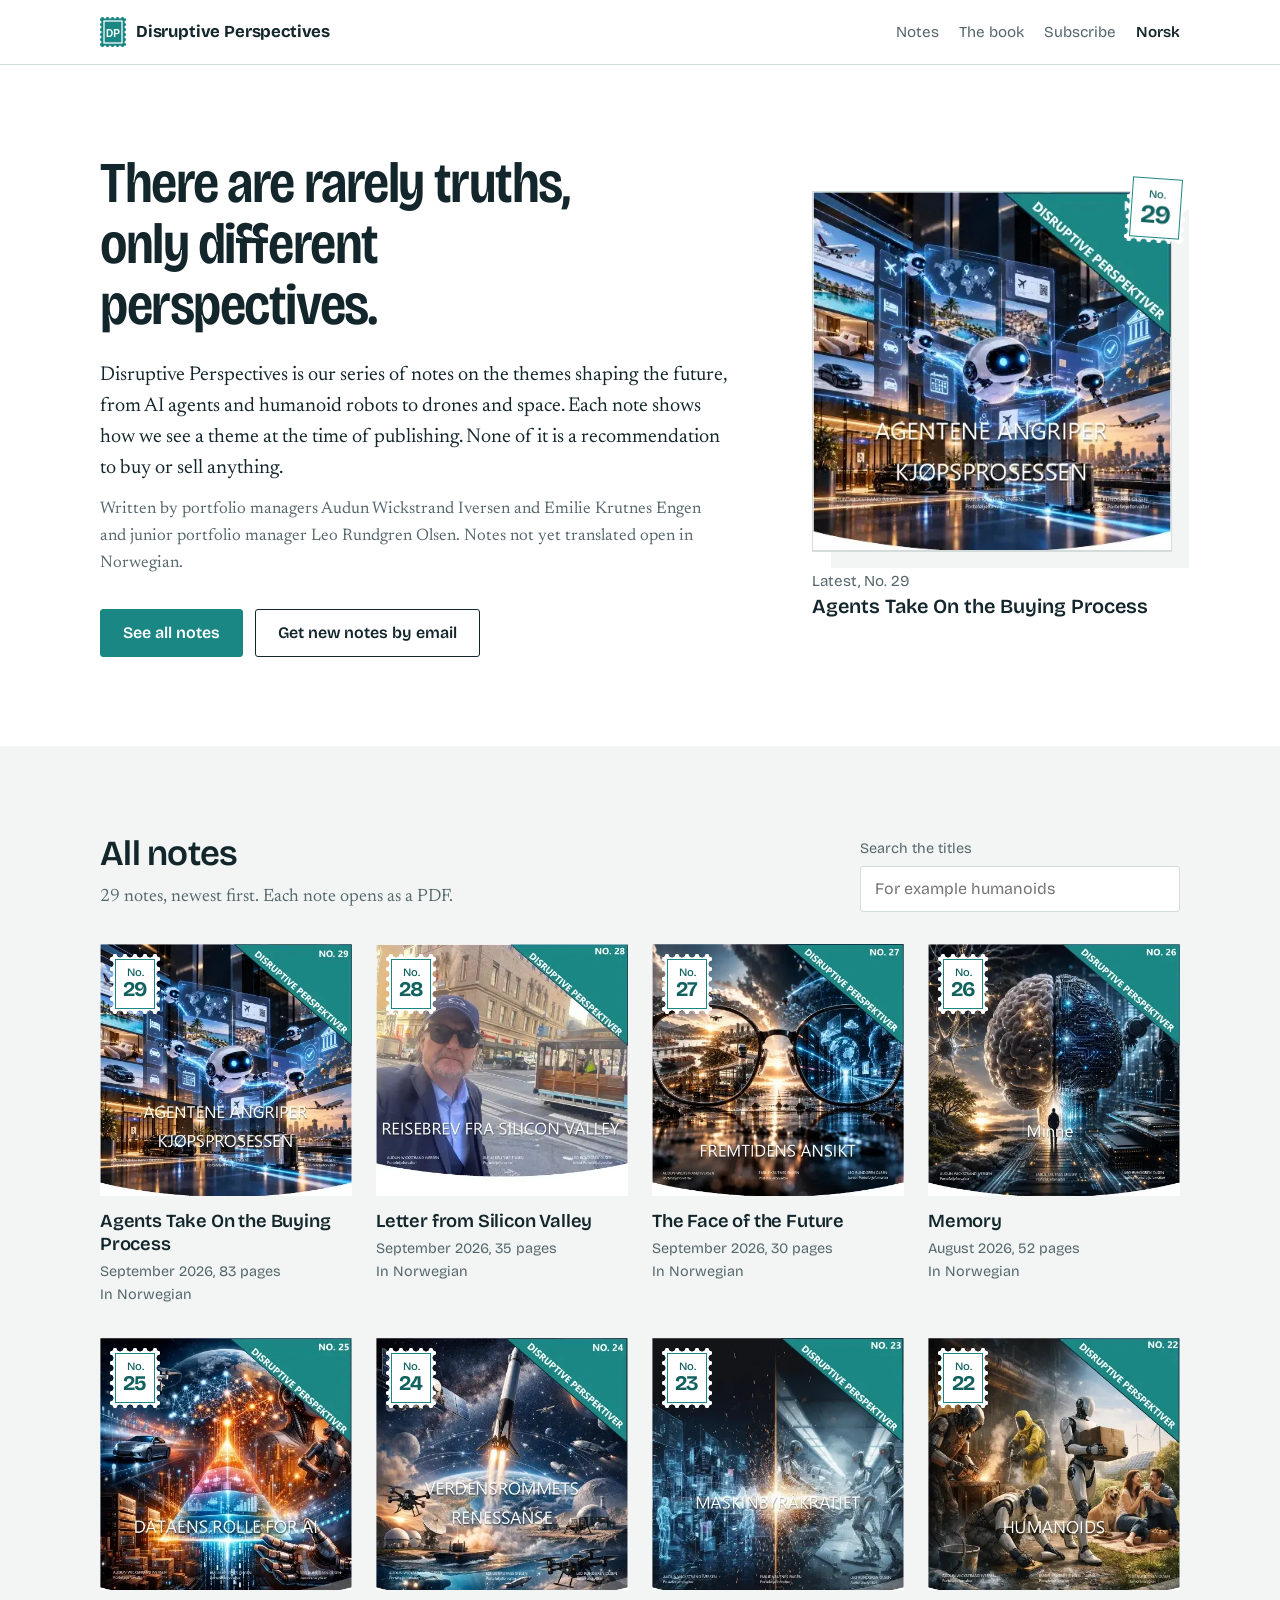
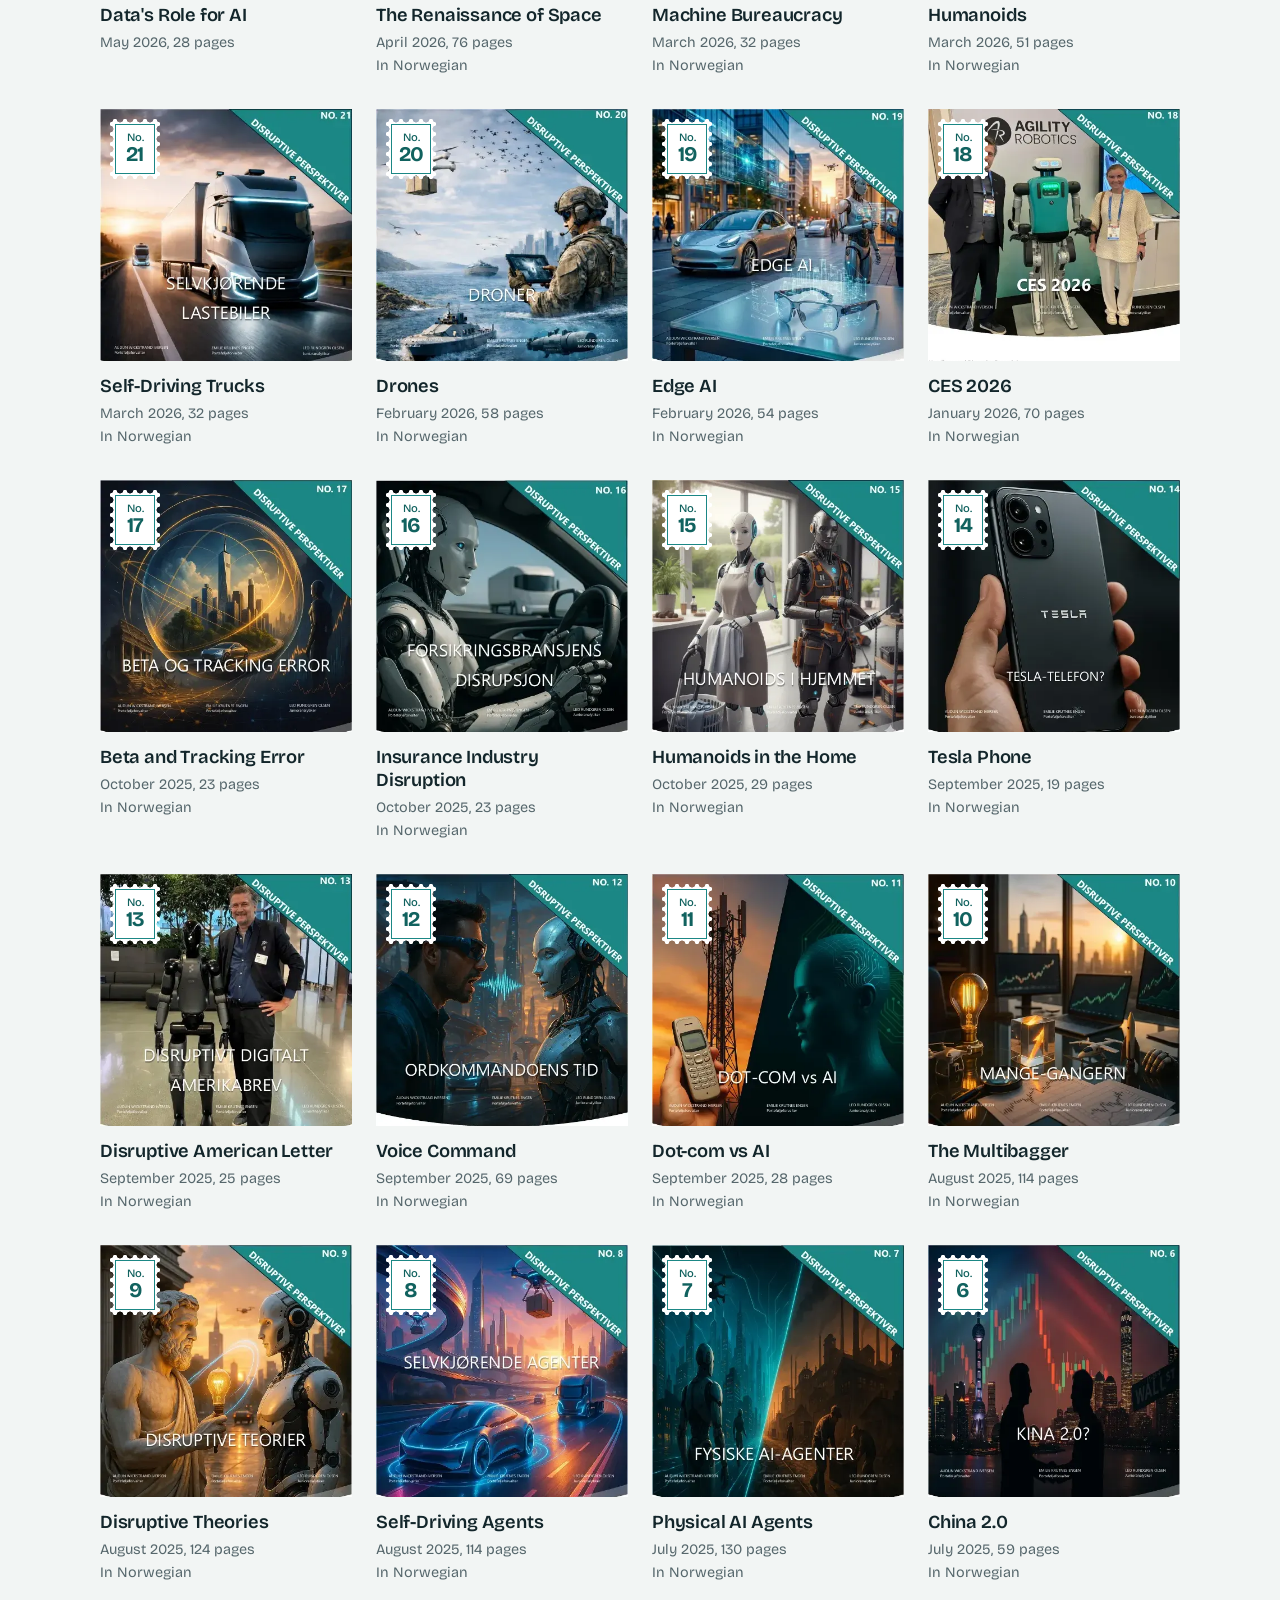
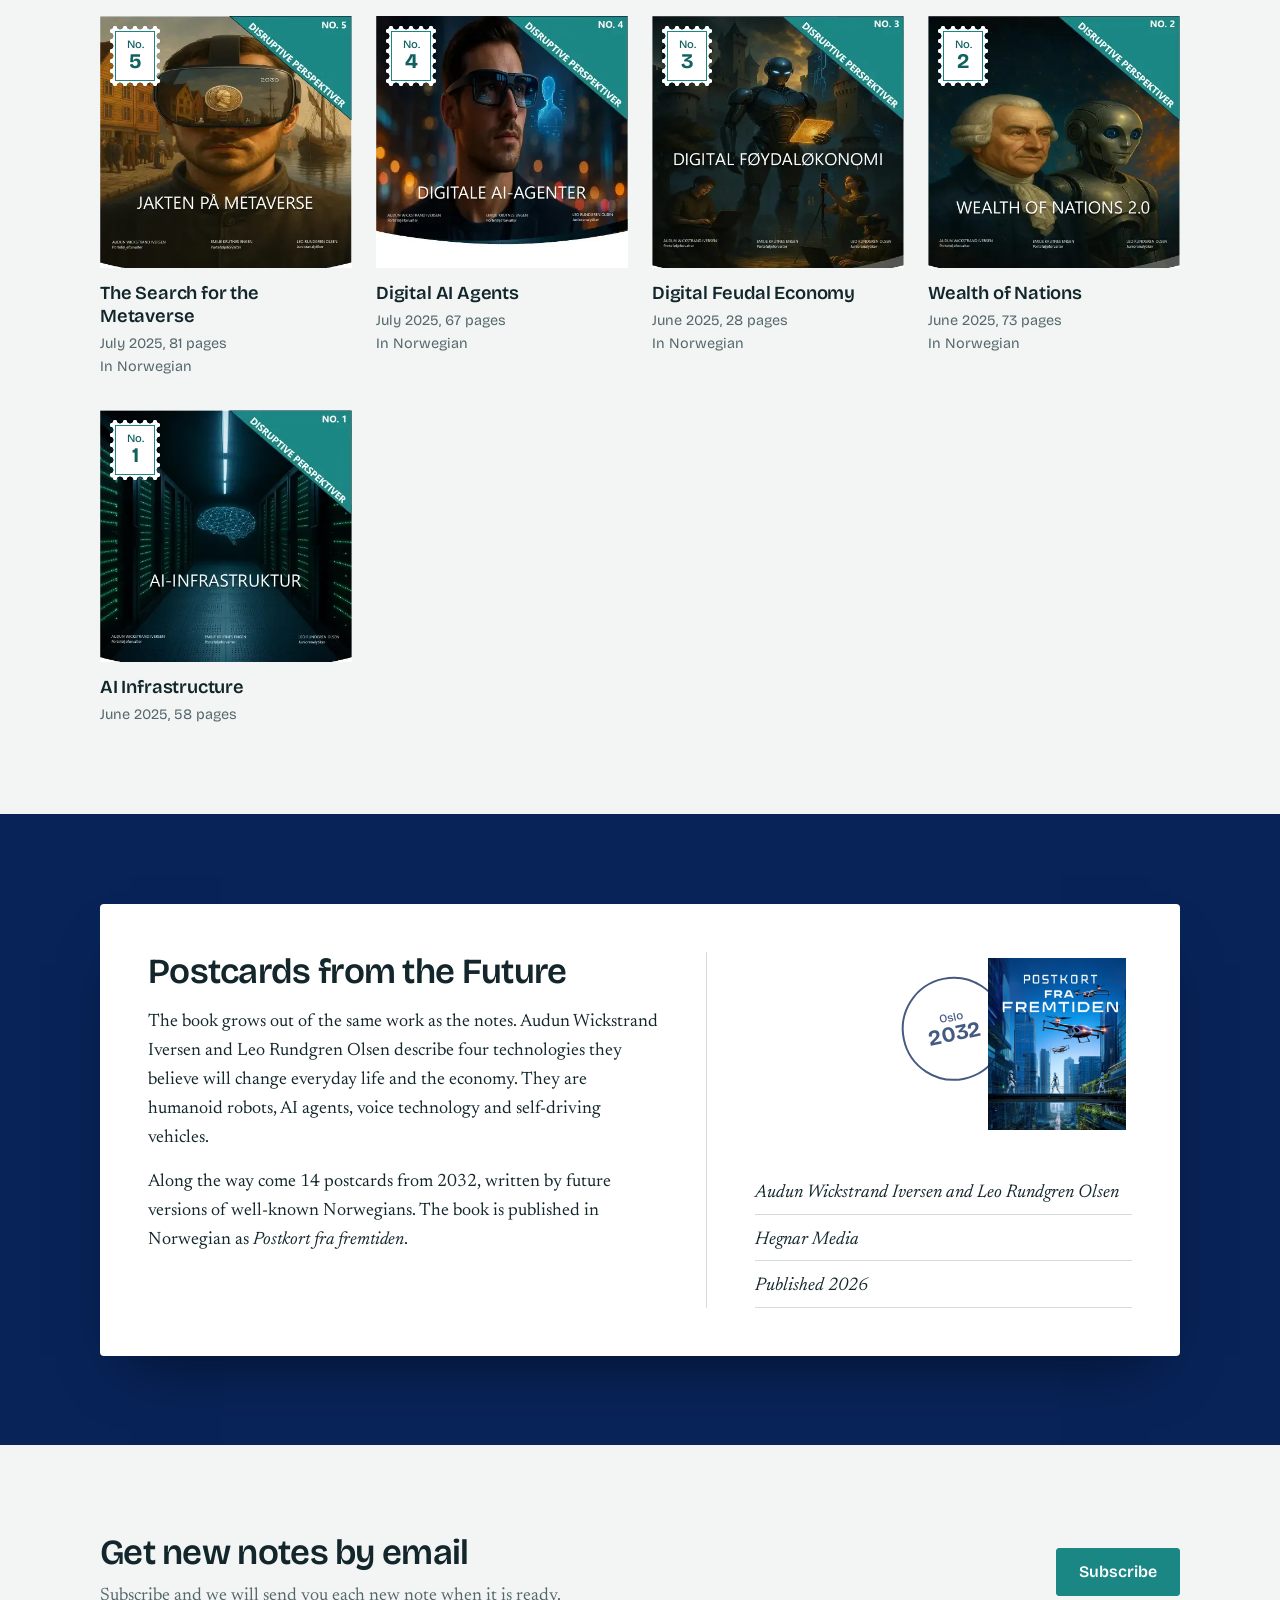
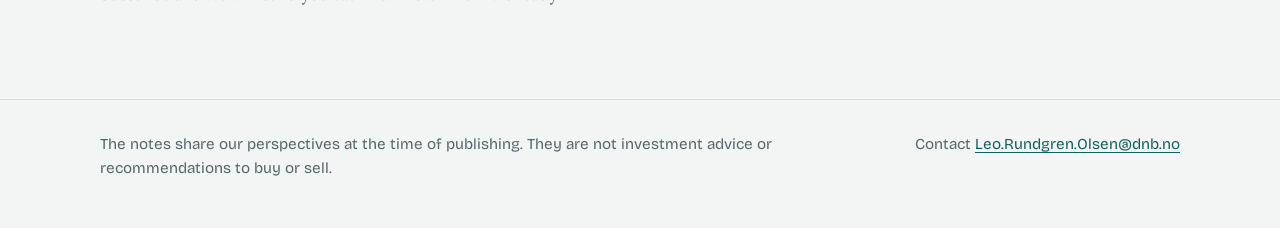
==== en/index.html @ b3c6c500 "Ny nettside for Disruptive Perspektiver Co-Authored-By: Claude Opus 5.5 <noreply@anthropic.com> Clau" ====
<!doctype html>
<html lang="en">
<head>
  <meta charset="utf-8">
  <meta name="viewport" content="width=device-width, initial-scale=1">
  <title>Disruptive Perspectives | Postcards from the Future</title>
  <meta name="description" content="Disruptive Perspectives is a series of notes by Audun Wickstrand Iversen, Emilie Krutnes Engen and Leo Rundgren Olsen on the themes shaping the future.">
  <link rel="canonical" href="https://postkortfrafremtiden.no/en/">
  <link rel="alternate" hreflang="no" href="https://postkortfrafremtiden.no/">
  <link rel="alternate" hreflang="en" href="https://postkortfrafremtiden.no/en/">
  <meta property="og:title" content="Disruptive Perspectives">
  <meta property="og:description" content="Notes on the themes shaping the future, and the book Postcards from the Future.">
  <meta property="og:image" content="https://postkortfrafremtiden.no/assets/postkort-fra-fremtiden.jpg">
  <meta property="og:locale" content="en_GB">
  <link rel="icon" href="../assets/favicon.svg" type="image/svg+xml">
  <link rel="preconnect" href="https://fonts.googleapis.com">
  <link rel="preconnect" href="https://fonts.gstatic.com" crossorigin>
  <link href="https://fonts.googleapis.com/css2?family=Bricolage+Grotesque:opsz,wdth,wght@12..96,75..100,400..700&family=Newsreader:ital,opsz,wght@0,6..72,400..600;1,6..72,400&display=swap" rel="stylesheet">
  <link rel="stylesheet" href="../assets/site.css">
</head>
<body data-rot="../">
  <a class="hopp" href="#arkiv">Skip to the notes</a>

  <header class="topp">
    <div class="wrap">
      <a class="merke" href="./"><img src="../assets/favicon.svg" alt="">Disruptive Perspectives</a>
      <nav aria-label="Main menu">
        <a href="#arkiv">Notes</a>
        <a href="#boken">The book</a>
        <a href="#pamelding">Subscribe</a>
        <a class="sprak" href="../" lang="no" hreflang="no">Norsk</a>
      </nav>
    </div>
  </header>

  <main>
    <section class="aapning">
      <div class="wrap">
        <div>
          <h1>There are rarely truths, only different perspectives.</h1>
          <p class="ingress">Disruptive Perspectives is our series of notes on the themes shaping the future, from AI agents and humanoid robots to drones and space. Each note shows how we see a theme at the time of publishing. None of it is a recommendation to buy or sell anything.</p>
          <p class="forfattere">Written by portfolio managers Audun Wickstrand Iversen and Emilie Krutnes Engen and junior portfolio manager Leo Rundgren Olsen. Notes not yet translated open in Norwegian.</p>
          <div class="knapper">
            <a class="knapp" href="#arkiv">See all notes</a>
            <a class="knapp sekundar" href="#pamelding" data-pamelding>Get new notes by email</a>
          </div>
        </div>
        <a class="siste" id="siste" href="#arkiv"></a>
      </div>
    </section>

    <section class="arkiv" id="arkiv" aria-labelledby="arkiv-tittel">
      <div class="wrap">
        <div class="arkiv-hode">
          <div>
            <h2 id="arkiv-tittel">All notes</h2>
            <p><span id="antall"></span> notes, newest first. Each note opens as a PDF.</p>
          </div>
          <div class="sok">
            <label for="sok">Search the titles</label>
            <input id="sok" type="search" placeholder="For example humanoids" autocomplete="off">
          </div>
        </div>
        <ol class="notater" id="notater" reversed></ol>
        <p class="tomt" id="tomt" hidden>No note titles match. Try a shorter word.</p>
        <noscript><p>Turn on JavaScript to see the list of notes.</p></noscript>
      </div>
    </section>

    <section class="boken" id="boken" aria-labelledby="bok-tittel">
      <div class="wrap">
        <article class="postkort">
          <div class="melding">
            <h2 id="bok-tittel">Postcards from the Future</h2>
            <p>The book grows out of the same work as the notes. Audun Wickstrand Iversen and Leo Rundgren Olsen describe four technologies they believe will change everyday life and the economy. They are humanoid robots, AI agents, voice technology and self-driving vehicles.</p>
            <p>Along the way come 14 postcards from 2032, written by future versions of well-known Norwegians. The book is published in Norwegian as <i>Postkort fra fremtiden</i>.</p>
            <div class="knapper">
              <a class="knapp" href="#" data-bok-kjop>Buy the book</a>
            </div>
          </div>
          <div class="skille" aria-hidden="true"></div>
          <div class="adresse">
            <div class="hjorne">
              <div class="stempel" aria-hidden="true"><small>Oslo</small><b>2032</b></div>
              <div class="omslag-merke"><img src="../assets/postkort-fra-fremtiden.jpg" alt="Cover of Postkort fra fremtiden" width="832" height="1040" loading="lazy"></div>
            </div>
            <ul class="linjer">
              <li>Audun Wickstrand Iversen and Leo Rundgren Olsen</li>
              <li>Hegnar Media</li>
              <li>Published 2026</li>
            </ul>
          </div>
        </article>
      </div>
    </section>

    <section class="pamelding" id="pamelding" aria-labelledby="pamelding-tittel">
      <div class="wrap">
        <div>
          <h2 id="pamelding-tittel">Get new notes by email</h2>
          <p>Subscribe and we will send you each new note when it is ready.</p>
        </div>
        <a class="knapp" href="#" data-pamelding>Subscribe</a>
      </div>
    </section>
  </main>

  <footer class="bunn">
    <div class="wrap">
      <p>The notes share our perspectives at the time of publishing. They are not investment advice or recommendations to buy or sell.</p>
      <p>Contact <a href="#" data-epost></a></p>
    </div>
  </footer>

  <script src="../data/innstillinger.js"></script>
  <script src="../data/notater.js"></script>
  <script src="../assets/site.js"></script>
</body>
</html>
---- assets/site.css ----
/* Disruptive Perspektiver
   Farger hentet fra notatforsidene (petrol) og bokomslaget (natteblå). */

:root {
  --papir: #ffffff;
  --flate: #f2f5f4;
  --blekk: #13262b;
  --demp: #56676c;
  --linje: #d3dcda;
  --petrol: #1b8785;      /* fra forsidebåndet, til flater */
  --petrol-tekst: #11625f; /* mørkere variant som holder kontrast i tekst */
  --natt: #082358;        /* fra bokomslaget */
  --natt-lys: #c9d6ee;

  --sans: "Bricolage Grotesque", system-ui, sans-serif;
  --serif: "Newsreader", Georgia, serif;

  --bredde: 1160px;
  --kant: clamp(16px, 4vw, 40px);
}

* { box-sizing: border-box; }
html { -webkit-text-size-adjust: 100%; }
body {
  margin: 0;
  background: var(--flate);
  color: var(--blekk);
  font-family: var(--serif);
  font-size: 1.125rem;
  line-height: 1.6;
}
img { max-width: 100%; height: auto; display: block; }
a { color: var(--petrol-tekst); text-underline-offset: 0.18em; }
a:hover { color: var(--blekk); }
:focus-visible { outline: 3px solid var(--petrol); outline-offset: 3px; border-radius: 2px; }

.wrap { max-width: var(--bredde); margin: 0 auto; padding: 0 var(--kant); }
.visually-hidden {
  position: absolute; width: 1px; height: 1px; overflow: hidden;
  clip: rect(0 0 0 0); white-space: nowrap;
}
.hopp { position: absolute; left: -9999px; }
.hopp:focus { left: 16px; top: 16px; background: var(--papir); padding: 8px 12px; z-index: 10; }

/* Toppfelt */
.topp {
  background: var(--papir);
  border-bottom: 1px solid var(--linje);
}
.topp .wrap {
  display: flex; align-items: center; justify-content: space-between;
  gap: 16px; min-height: 64px; flex-wrap: wrap;
}
.merke {
  font-family: var(--sans); font-weight: 700; font-size: 1.05rem;
  color: var(--blekk); text-decoration: none; letter-spacing: -0.01em;
  display: flex; align-items: center; gap: 10px;
}
.merke img { width: 26px; height: 30px; }
.topp nav { display: flex; gap: 4px 20px; flex-wrap: wrap; font-family: var(--sans); font-size: 0.95rem; }
.topp nav a { color: var(--demp); text-decoration: none; padding: 6px 0; }
.topp nav a:hover { color: var(--blekk); }
.topp nav .sprak { color: var(--blekk); font-weight: 600; }

/* Åpning */
.aapning { background: var(--papir); padding: clamp(40px, 7vw, 88px) 0 clamp(48px, 7vw, 96px); }
.aapning .wrap {
  display: grid; grid-template-columns: minmax(0, 1.25fr) minmax(0, 0.75fr);
  gap: clamp(32px, 6vw, 80px); align-items: center;
}
.aapning h1 {
  font-family: var(--sans); font-weight: 600;
  font-size: clamp(2.1rem, 4.6vw, 3.6rem); line-height: 1.06;
  letter-spacing: -0.025em; margin: 0 0 24px; max-width: 18ch;
  font-variation-settings: "wdth" 85;
}
.aapning .ingress { font-size: 1.25rem; line-height: 1.55; max-width: 36em; margin: 0 0 12px; }
.aapning .forfattere { color: var(--demp); font-size: 1.05rem; max-width: 36em; margin: 0 0 32px; }
.knapper { display: flex; flex-wrap: wrap; gap: 12px; }
.knapp {
  font-family: var(--sans); font-weight: 600; font-size: 1rem;
  display: inline-flex; align-items: center; min-height: 48px;
  padding: 0 22px; border-radius: 3px; text-decoration: none;
  background: var(--petrol); color: #fff; border: 1px solid var(--petrol);
}
.knapp:hover { background: var(--petrol-tekst); border-color: var(--petrol-tekst); color: #fff; }
.knapp.sekundar { background: transparent; color: var(--blekk); border-color: var(--blekk); }
.knapp.sekundar:hover { background: var(--blekk); color: #fff; }

/* Siste notat i åpningen */
.siste { position: relative; text-decoration: none; color: inherit; display: block; justify-self: center; width: min(100%, 360px); }
.siste figure { margin: 0; }
.siste img {
  width: 100%; aspect-ratio: 1 / 1; object-fit: cover; object-position: top;
  border: 1px solid var(--linje);
  box-shadow: 0 1px 0 var(--linje), 18px 18px 0 -1px var(--flate);
}
.siste figcaption { font-family: var(--sans); margin-top: 18px; }
.siste .hva { color: var(--demp); font-size: 0.95rem; display: block; }
.siste .navn { font-weight: 600; font-size: 1.25rem; line-height: 1.25; display: block; }
.siste:hover .navn { text-decoration: underline; text-underline-offset: 0.18em; }
.siste .frimerke { position: absolute; top: -18px; right: -14px; transform: rotate(4deg); }

/* Frimerket med notatnummer. Takkene lages med en maske. */
.frimerke {
  --hull: 3.2px;
  width: 60px; height: 70px; padding: 5px;
  background: var(--papir);
  -webkit-mask:
    linear-gradient(#000 0 0) content-box,
    radial-gradient(circle, #0000 var(--hull), #000 calc(var(--hull) + 0.6px)) -5px -5px / 10px 10px;
  mask:
    linear-gradient(#000 0 0) content-box,
    radial-gradient(circle, #0000 var(--hull), #000 calc(var(--hull) + 0.6px)) -5px -5px / 10px 10px;
  filter: drop-shadow(0 1px 1px rgba(19, 38, 43, 0.25));
  font-family: var(--sans);
}
.frimerke span {
  display: flex; flex-direction: column; align-items: center; justify-content: center;
  height: 100%; border: 1.5px solid var(--petrol); color: var(--petrol-tekst);
  line-height: 1;
}
.frimerke small { font-size: 0.7rem; font-weight: 500; }
.frimerke b { font-size: 1.6rem; font-weight: 700; letter-spacing: -0.03em; margin-top: 2px; }

/* Arkiv */
.arkiv { padding: clamp(48px, 7vw, 88px) 0; }
.arkiv-hode {
  display: flex; justify-content: space-between; align-items: end;
  gap: 16px 32px; flex-wrap: wrap; margin-bottom: 32px;
}
h2 {
  font-family: var(--sans); font-weight: 600; letter-spacing: -0.02em;
  font-size: clamp(1.6rem, 3vw, 2.2rem); line-height: 1.15; margin: 0 0 8px;
}
.arkiv-hode p { margin: 0; color: var(--demp); }
.sok { font-family: var(--sans); display: flex; flex-direction: column; gap: 6px; width: min(100%, 320px); }
.sok label { font-size: 0.9rem; color: var(--demp); }
.sok input {
  font: inherit; font-size: 1rem; padding: 0 14px; min-height: 46px;
  border: 1px solid var(--linje); border-radius: 3px; background: var(--papir); color: var(--blekk);
}
.sok input:focus-visible { outline-offset: 0; }

.notater {
  list-style: none; margin: 0; padding: 0;
  display: grid; grid-template-columns: repeat(auto-fill, minmax(220px, 1fr));
  gap: 32px 24px;
}
.notat a { display: block; text-decoration: none; color: inherit; position: relative; }
.notat .bilde {
  aspect-ratio: 1 / 1; overflow: hidden; background: var(--petrol);
}
.notat img { width: 100%; height: 100%; object-fit: cover; object-position: top; }
.notat .frimerke { position: absolute; top: 10px; left: 10px; width: 50px; height: 60px; }
.notat .frimerke b { font-size: 1.3rem; }
.notat h3 {
  font-family: var(--sans); font-weight: 600; font-size: 1.15rem; line-height: 1.25;
  margin: 14px 0 4px; letter-spacing: -0.01em;
}
.notat a:hover h3 { text-decoration: underline; text-underline-offset: 0.18em; }
.notat .meta { font-family: var(--sans); font-size: 0.9rem; color: var(--demp); margin: 0; }
.notat .meta .merknad { display: block; }
.tomt { font-family: var(--sans); color: var(--demp); padding: 24px 0; }

/* Boken, satt opp som baksiden av et postkort */
.boken { background: var(--natt); color: #fff; padding: clamp(48px, 7vw, 96px) 0; }
.postkort {
  background: var(--papir); color: var(--blekk);
  display: grid; grid-template-columns: minmax(0, 1.15fr) 1px minmax(0, 0.85fr);
  gap: clamp(24px, 4vw, 48px);
  padding: clamp(24px, 4vw, 48px);
  border-radius: 4px;
  box-shadow: 0 30px 60px -30px rgba(0, 0, 0, 0.6);
}
.postkort .skille { background: var(--linje); }
.postkort h2 { margin-bottom: 16px; }
.postkort .melding p { margin: 0 0 16px; max-width: 34em; }
.postkort .melding p:last-of-type { margin-bottom: 28px; }
.postkort .adresse { display: flex; flex-direction: column; }
.postkort .hjorne { display: flex; justify-content: flex-end; align-items: flex-start; gap: 4px; margin-bottom: 32px; }
.stempel {
  width: 104px; height: 104px; border-radius: 50%;
  border: 2px solid var(--natt); color: var(--natt);
  display: flex; flex-direction: column; align-items: center; justify-content: center;
  font-family: var(--sans); font-weight: 600; line-height: 1.1; text-align: center;
  transform: rotate(-12deg) translate(22px, 30px); opacity: 0.75; z-index: 1;
}
.stempel small { font-size: 0.72rem; font-weight: 500; }
.stempel b { font-size: 1.35rem; }
.omslag-merke {
  width: 150px; padding: 6px; background: var(--papir);
  -webkit-mask:
    linear-gradient(#000 0 0) content-box,
    radial-gradient(circle, #0000 3.2px, #000 3.8px) -5px -5px / 10px 10px;
  mask:
    linear-gradient(#000 0 0) content-box,
    radial-gradient(circle, #0000 3.2px, #000 3.8px) -5px -5px / 10px 10px;
  filter: drop-shadow(0 1px 2px rgba(0, 0, 0, 0.3));
}
.omslag-merke img { aspect-ratio: 832 / 1040; object-fit: cover; }
.linjer { margin: auto 0 0; padding: 0; list-style: none; font-family: var(--serif); font-style: italic; font-size: 1.15rem; }
.linjer li { border-bottom: 1px solid var(--linje); padding: 10px 0 6px; }

/* Påmelding */
.pamelding { padding: clamp(48px, 7vw, 88px) 0; }
.pamelding .wrap {
  display: grid; grid-template-columns: minmax(0, 1fr) auto; gap: 24px 48px; align-items: center;
}
.pamelding p { margin: 0; color: var(--demp); max-width: 38em; }

/* Bunn */
.bunn { border-top: 1px solid var(--linje); padding: 32px 0 48px; font-family: var(--sans); font-size: 0.95rem; color: var(--demp); }
.bunn .wrap { display: flex; flex-wrap: wrap; justify-content: space-between; gap: 12px 32px; }
.bunn p { margin: 0; max-width: 46em; }

/* 404 */
.feil { min-height: 60vh; display: flex; align-items: center; padding: 64px 0; }
.feil p { max-width: 36em; }

@media (max-width: 820px) {
  .aapning .wrap { grid-template-columns: 1fr; }
  .siste { justify-self: start; width: min(100%, 300px); margin-top: 8px; }
  .postkort { grid-template-columns: 1fr; }
  .postkort .skille { height: 1px; }
  .postkort .adresse { order: -1; }
  .postkort .hjorne { margin-bottom: 8px; }
  .pamelding .wrap { grid-template-columns: 1fr; }
}
@media (max-width: 480px) {
  .notater { grid-template-columns: 1fr 1fr; gap: 24px 14px; }
  .notat .frimerke { width: 40px; height: 50px; top: 6px; left: 6px; }
  .notat .frimerke small { font-size: 0.6rem; }
  .notat .frimerke b { font-size: 1.05rem; }
  .notat h3 { font-size: 1rem; }
  .siste .frimerke { right: -6px; }
}
@media (prefers-reduced-motion: reduce) { * { scroll-behavior: auto !important; } }
[hidden] { display: none !important; }
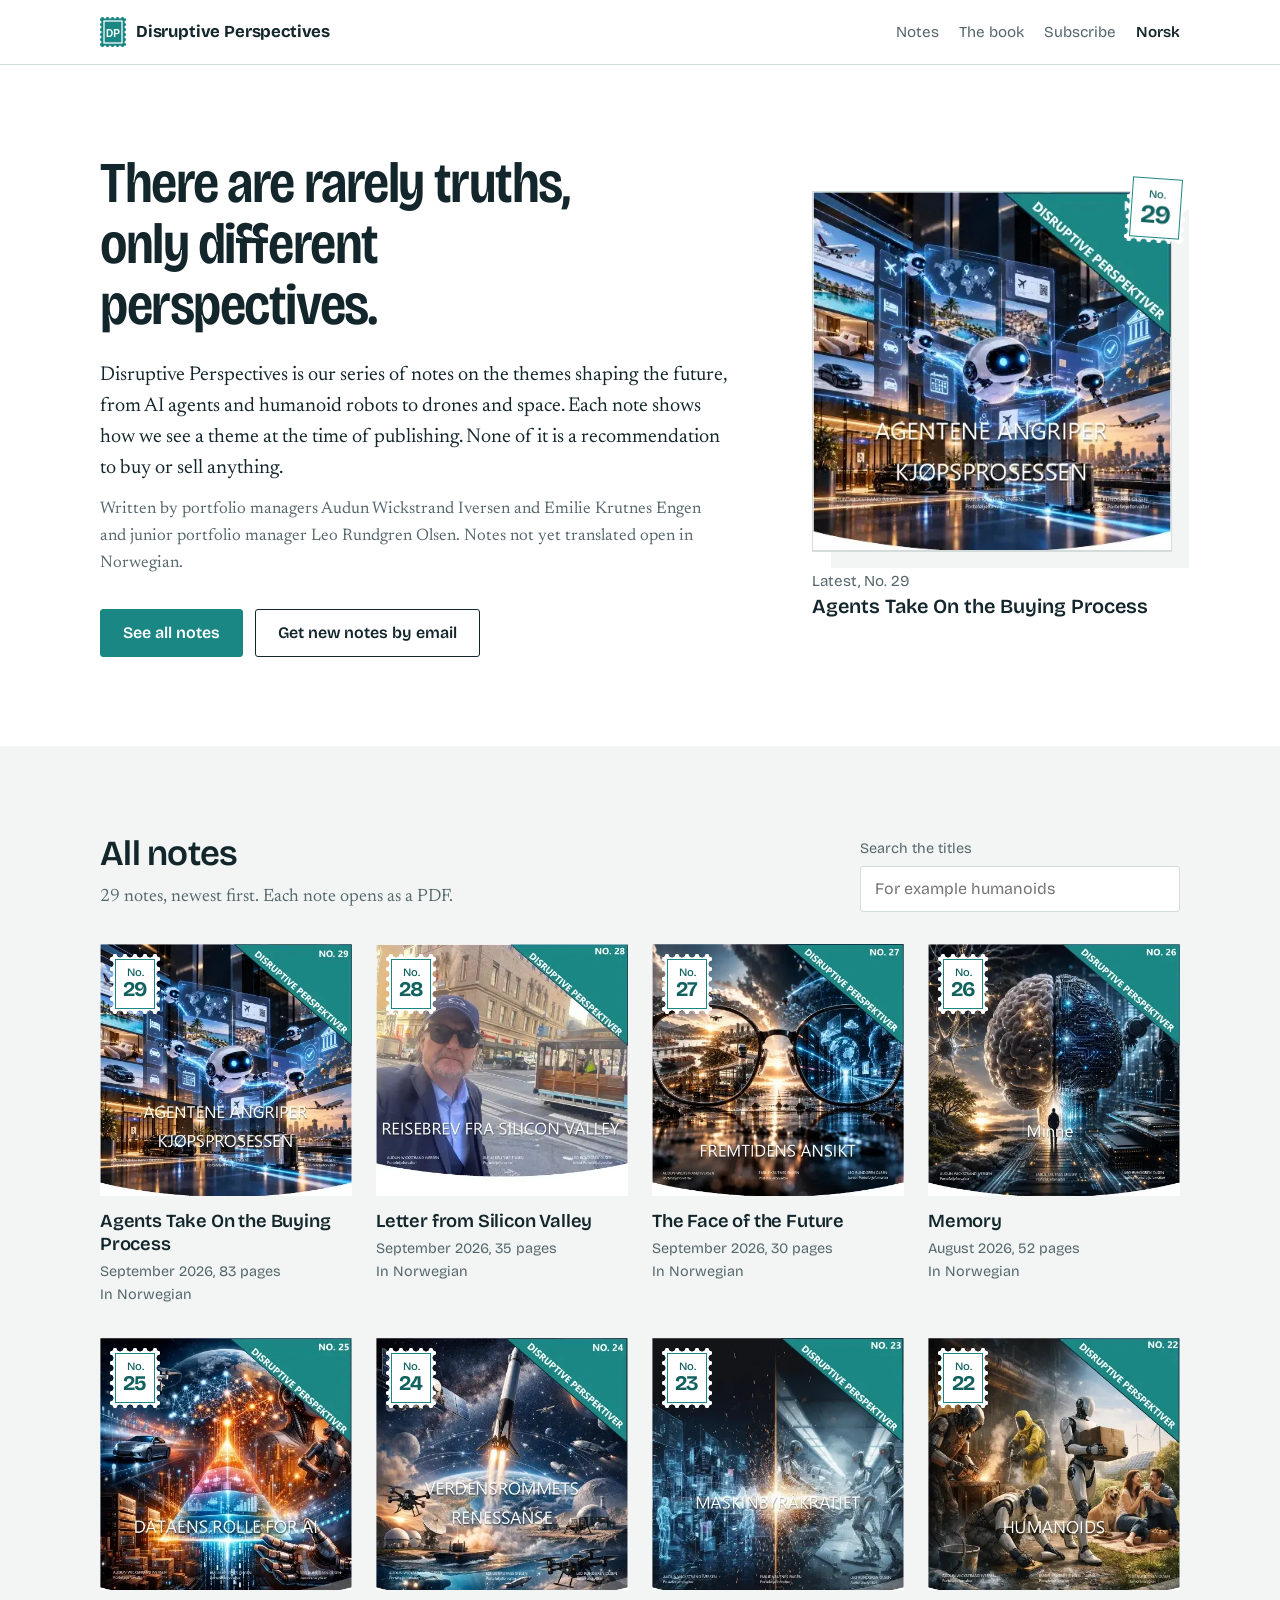
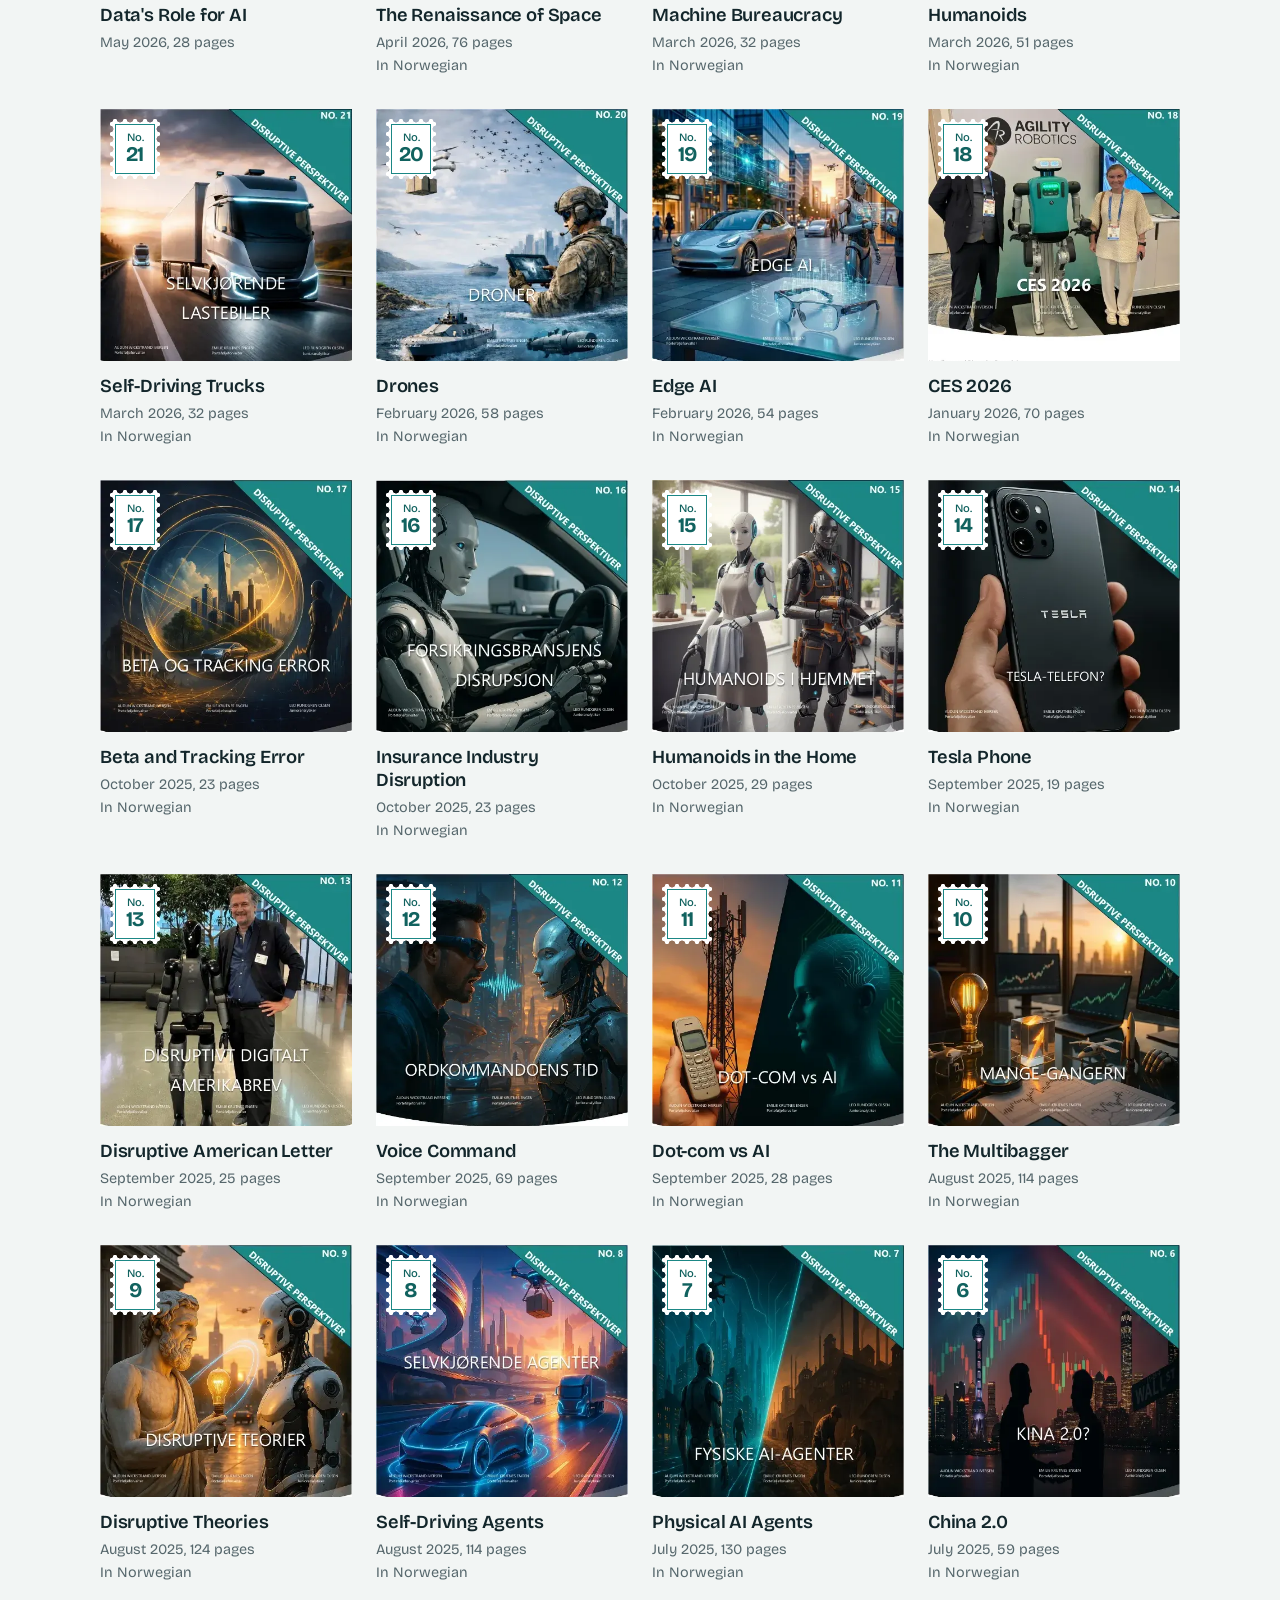
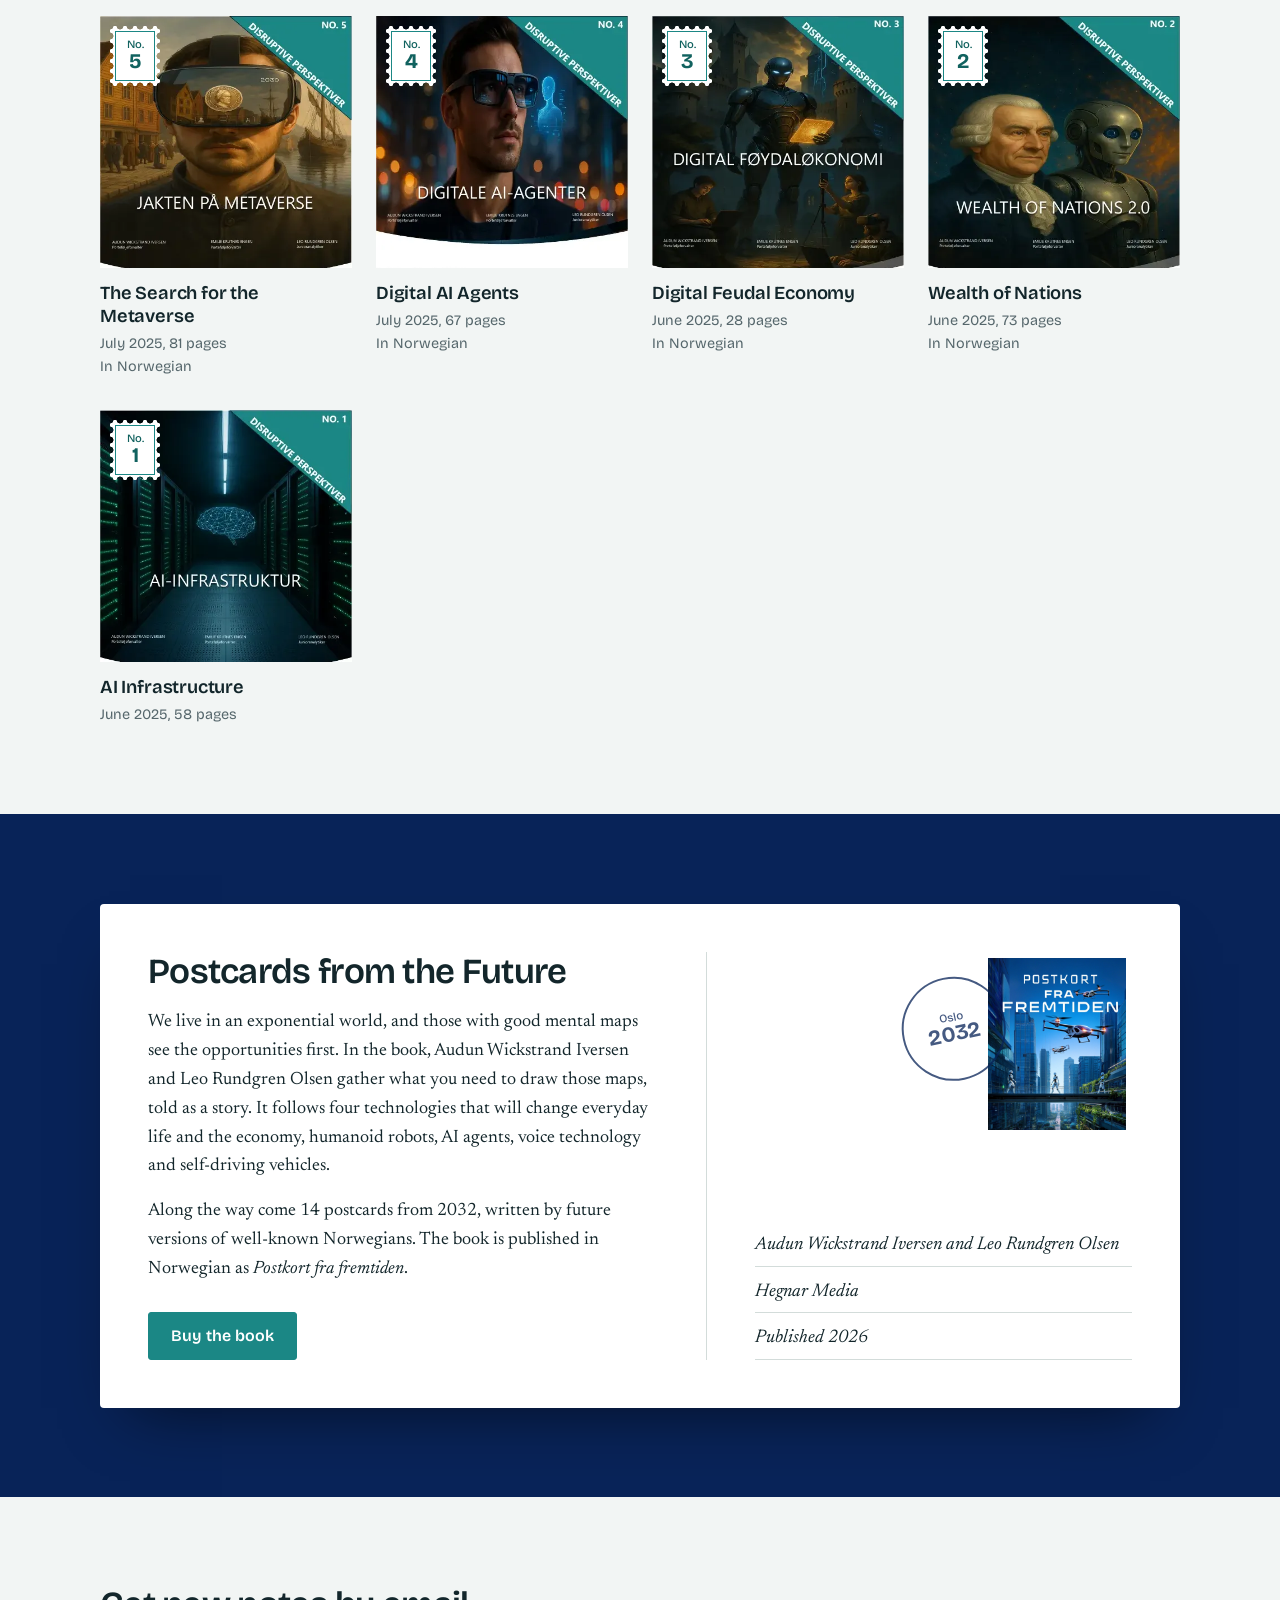
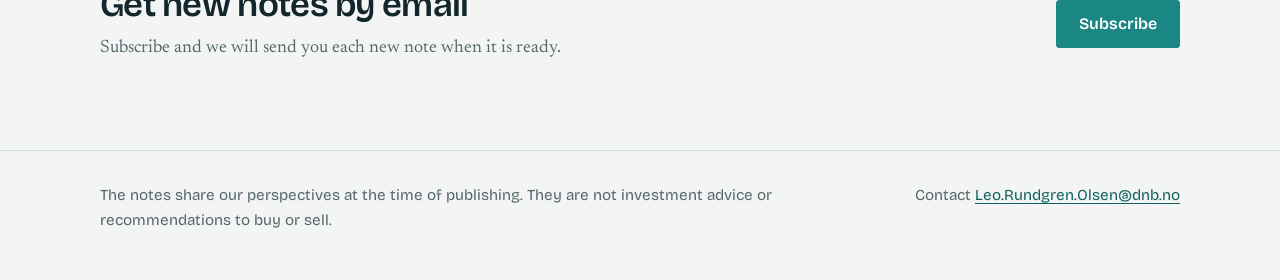
==== commit cf57d43a: "Ny boktekst og kjøpslenke til Norli Co-Authored-By: Claude Opus 5.5 <noreply@anthropic.com> Claude-S" ====
--- a/en/index.html
+++ b/en/index.html
@@ -72,7 +72,7 @@
         <article class="postkort">
           <div class="melding">
             <h2 id="bok-tittel">Postcards from the Future</h2>
-            <p>The book grows out of the same work as the notes. Audun Wickstrand Iversen and Leo Rundgren Olsen describe four technologies they believe will change everyday life and the economy. They are humanoid robots, AI agents, voice technology and self-driving vehicles.</p>
+            <p>We live in an exponential world, and those with good mental maps see the opportunities first. In the book, Audun Wickstrand Iversen and Leo Rundgren Olsen gather what you need to draw those maps, told as a story. It follows four technologies that will change everyday life and the economy, humanoid robots, AI agents, voice technology and self-driving vehicles.</p>
             <p>Along the way come 14 postcards from 2032, written by future versions of well-known Norwegians. The book is published in Norwegian as <i>Postkort fra fremtiden</i>.</p>
             <div class="knapper">
               <a class="knapp" href="#" data-bok-kjop>Buy the book</a>
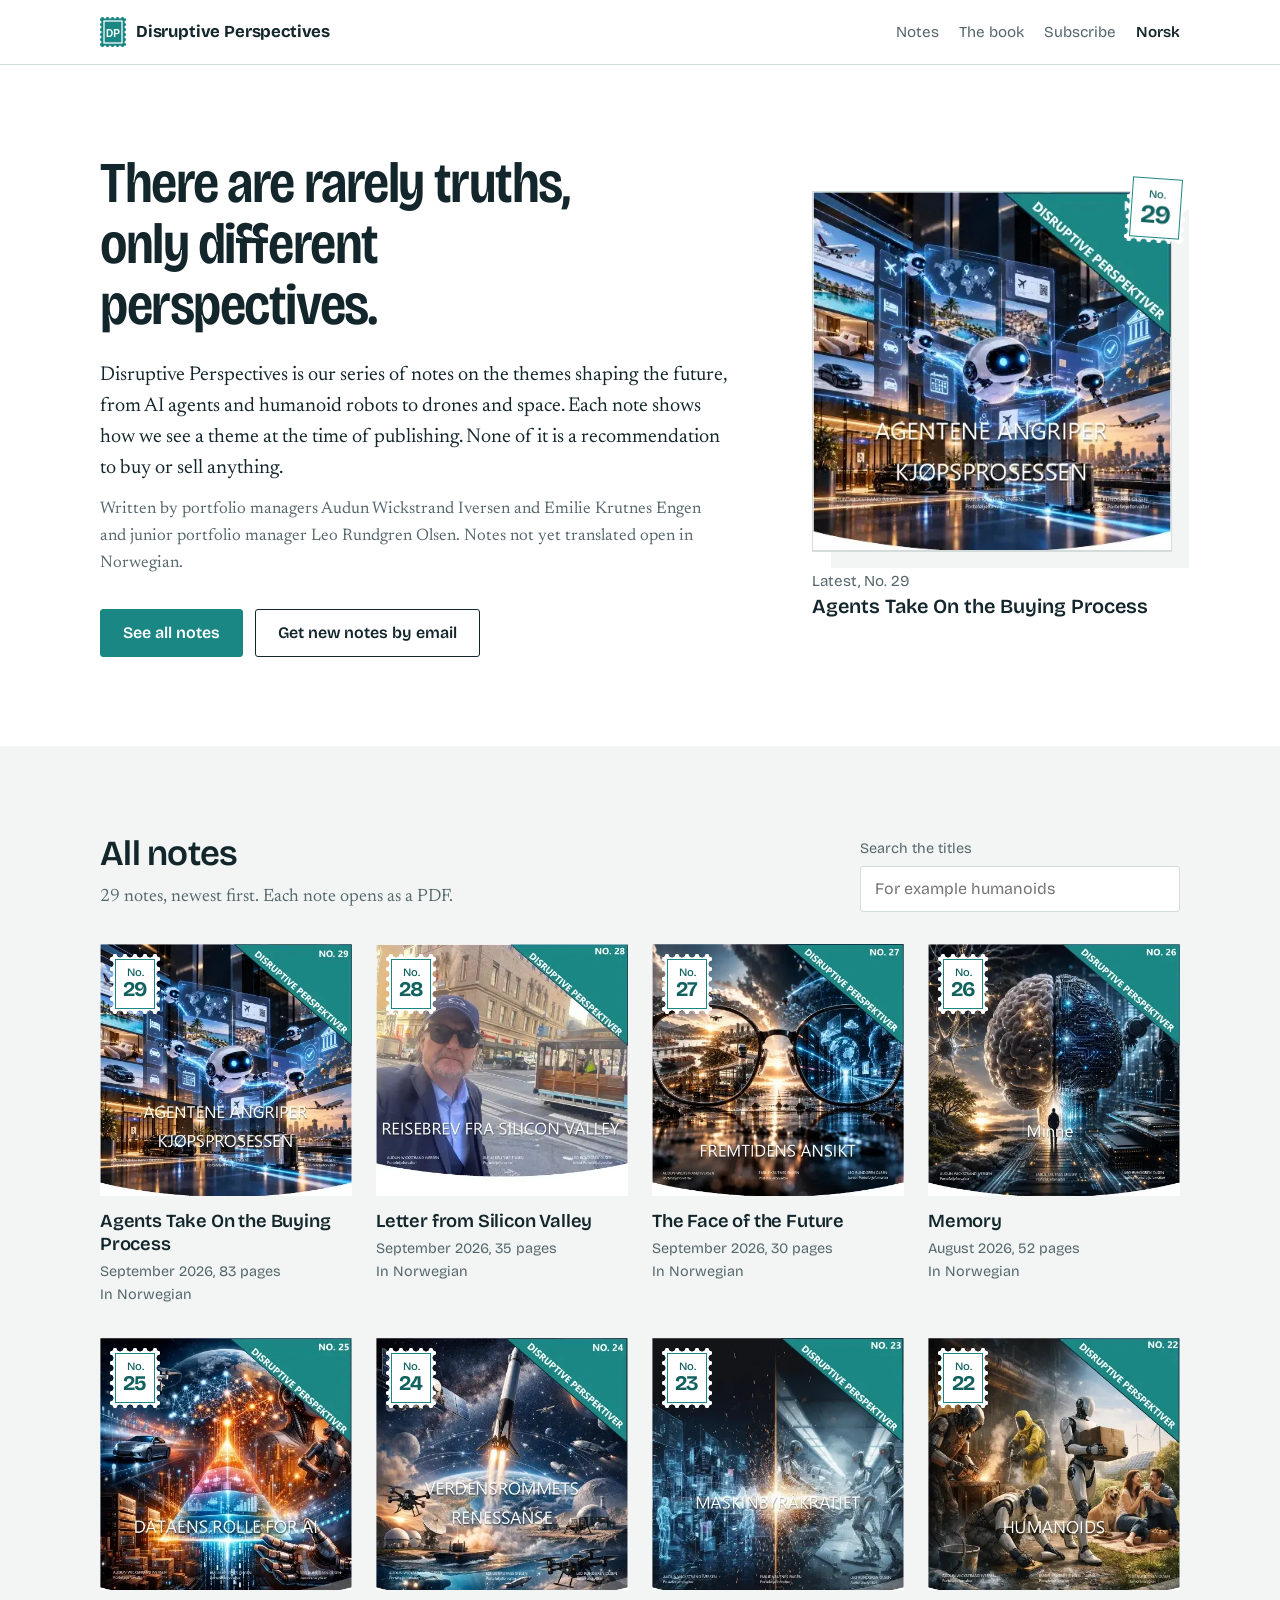
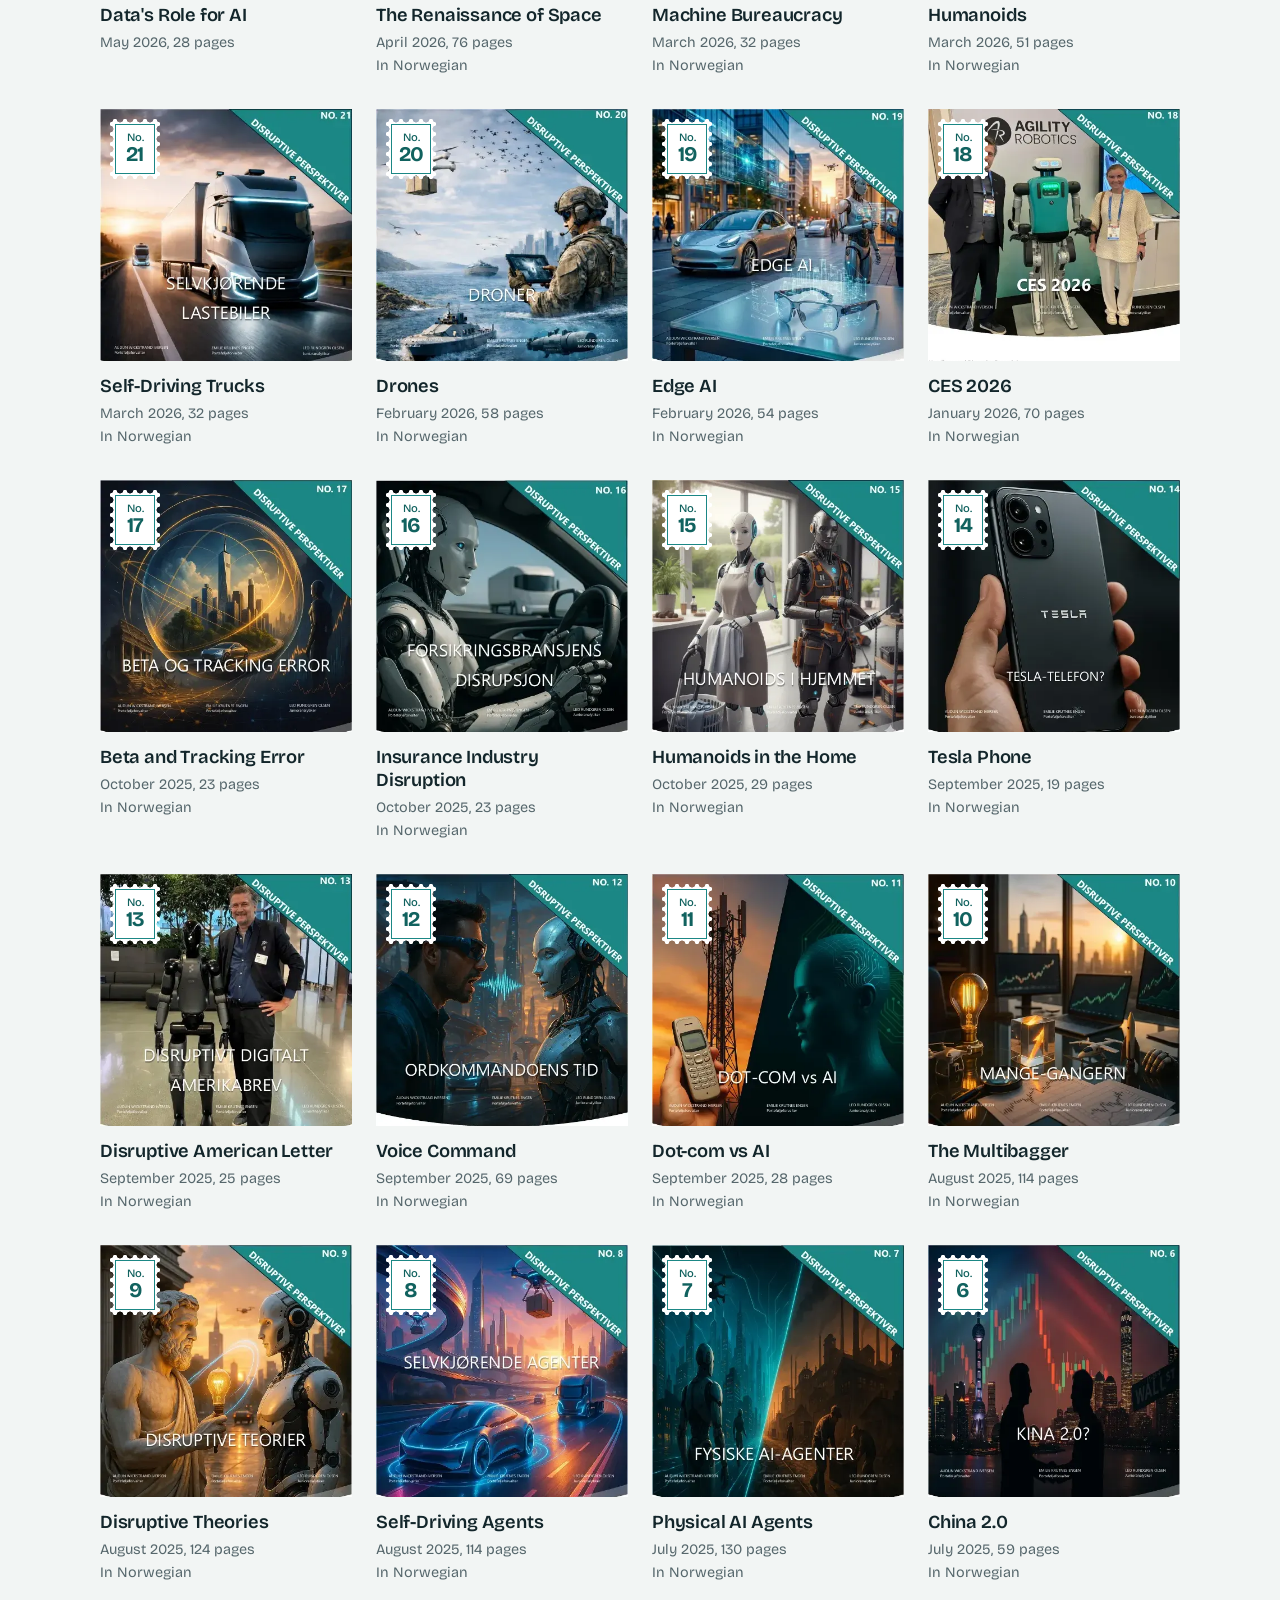
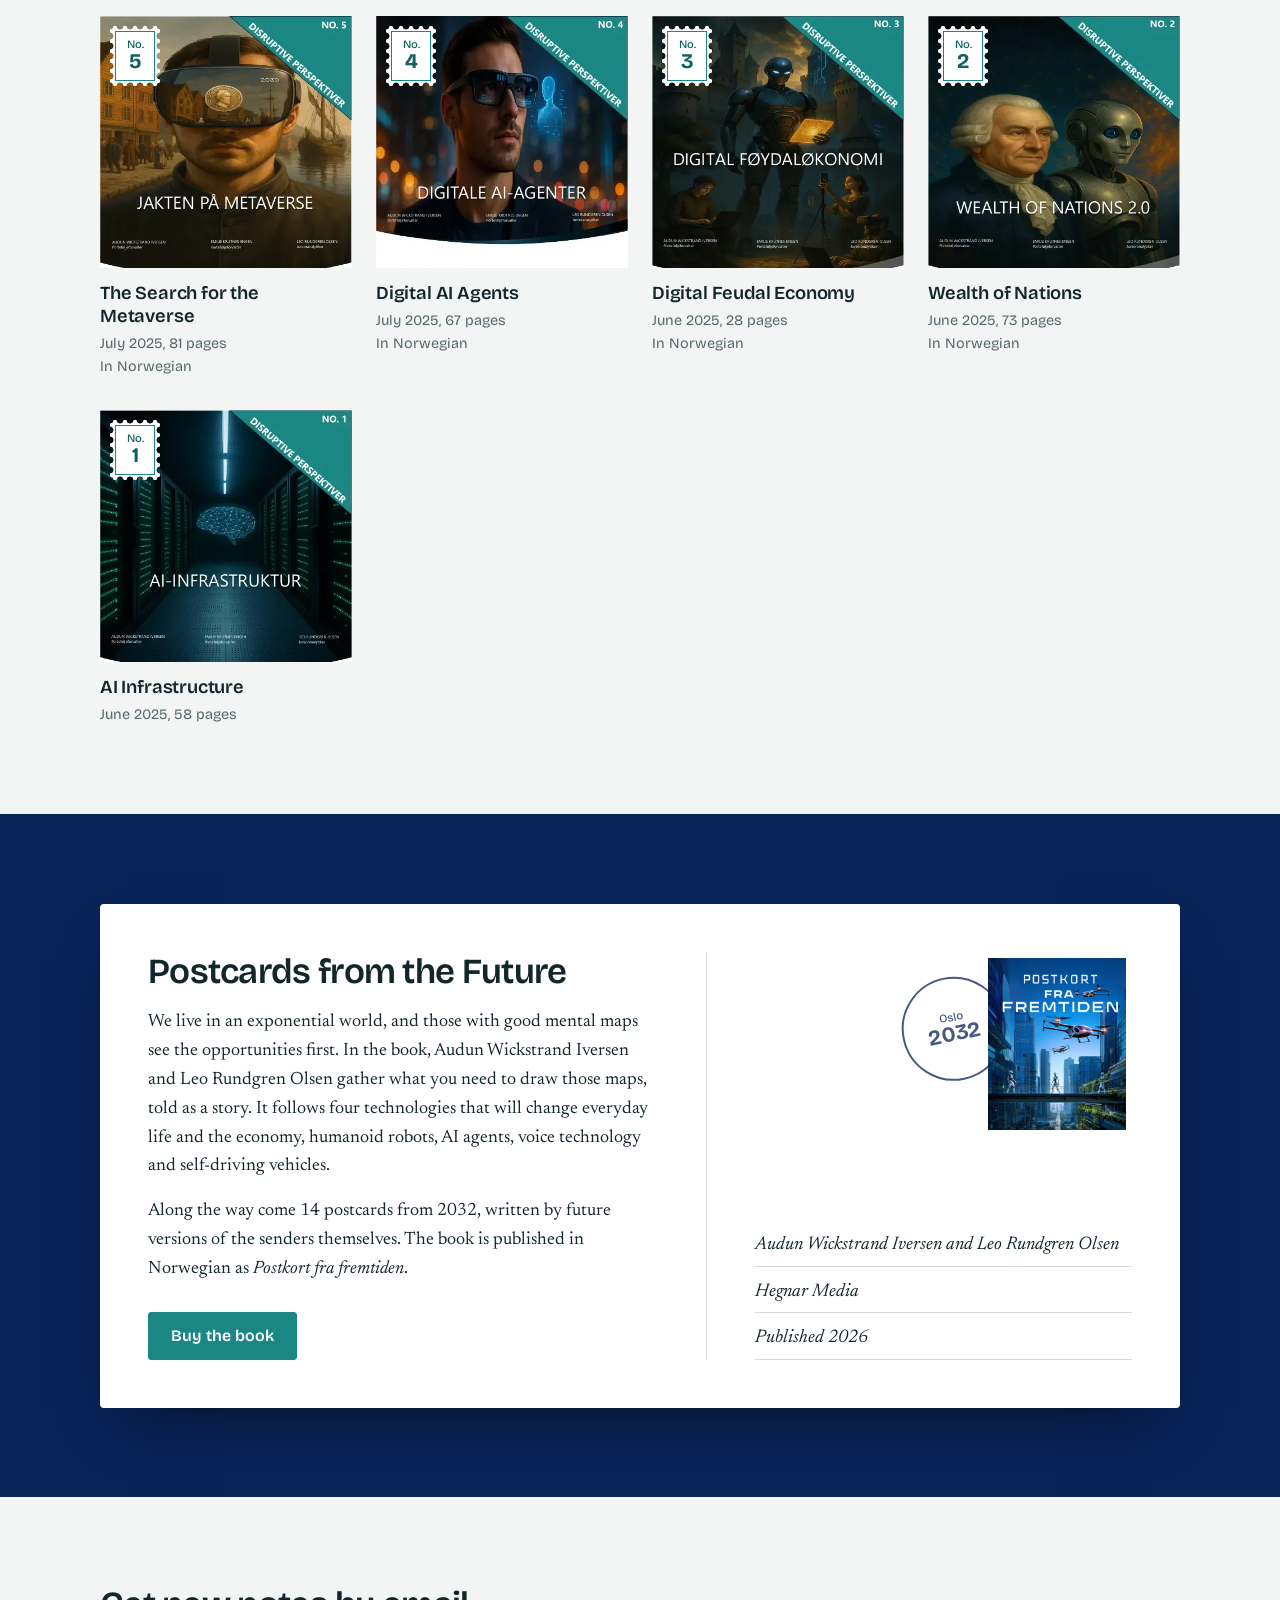
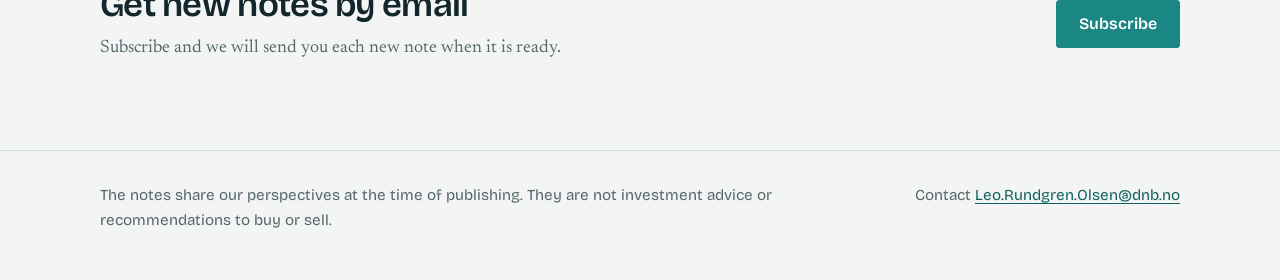
==== commit 0b839a14: "Rett beskrivelsen av postkortene i boken Co-Authored-By: Claude Opus 5.5 <noreply@anthropic.com> Cla" ====
--- a/en/index.html
+++ b/en/index.html
@@ -73,7 +73,7 @@
           <div class="melding">
             <h2 id="bok-tittel">Postcards from the Future</h2>
             <p>We live in an exponential world, and those with good mental maps see the opportunities first. In the book, Audun Wickstrand Iversen and Leo Rundgren Olsen gather what you need to draw those maps, told as a story. It follows four technologies that will change everyday life and the economy, humanoid robots, AI agents, voice technology and self-driving vehicles.</p>
-            <p>Along the way come 14 postcards from 2032, written by future versions of well-known Norwegians. The book is published in Norwegian as <i>Postkort fra fremtiden</i>.</p>
+            <p>Along the way come 14 postcards from 2032, written by future versions of the senders themselves. The book is published in Norwegian as <i>Postkort fra fremtiden</i>.</p>
             <div class="knapper">
               <a class="knapp" href="#" data-bok-kjop>Buy the book</a>
             </div>
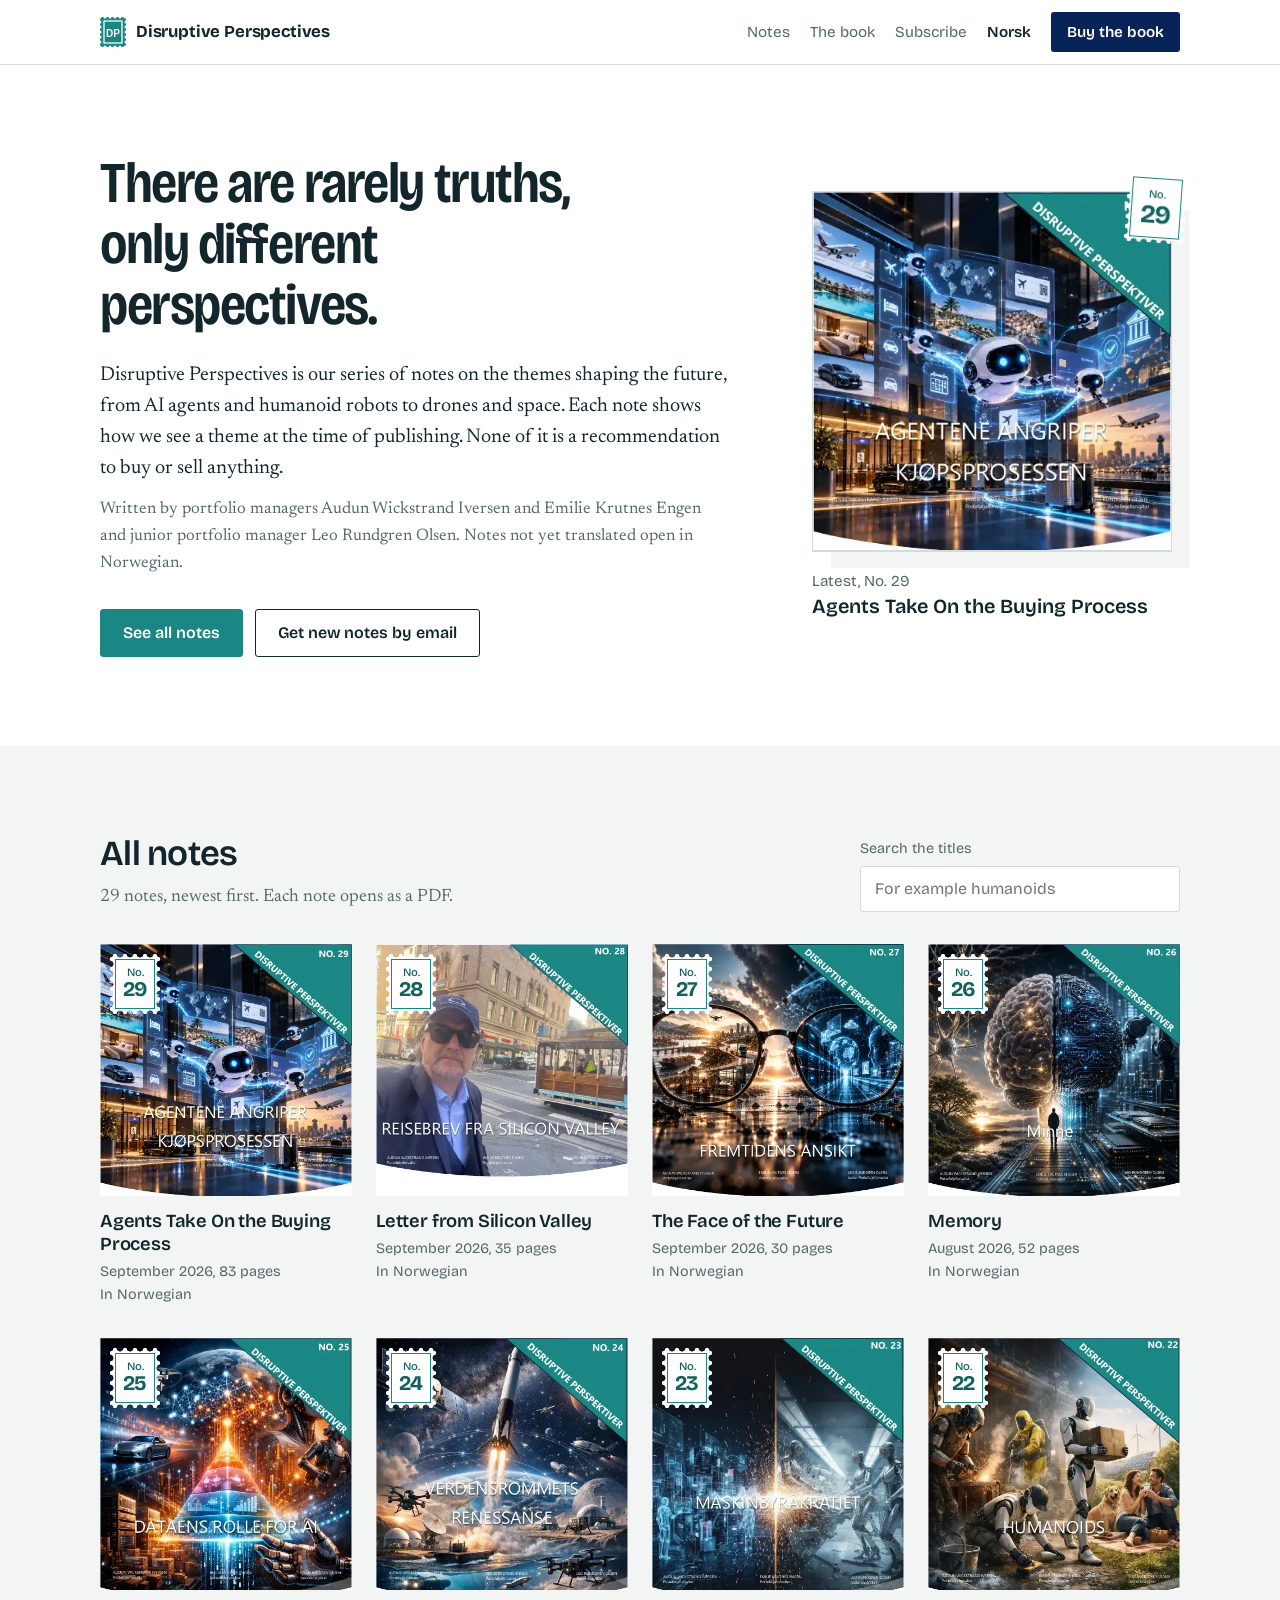
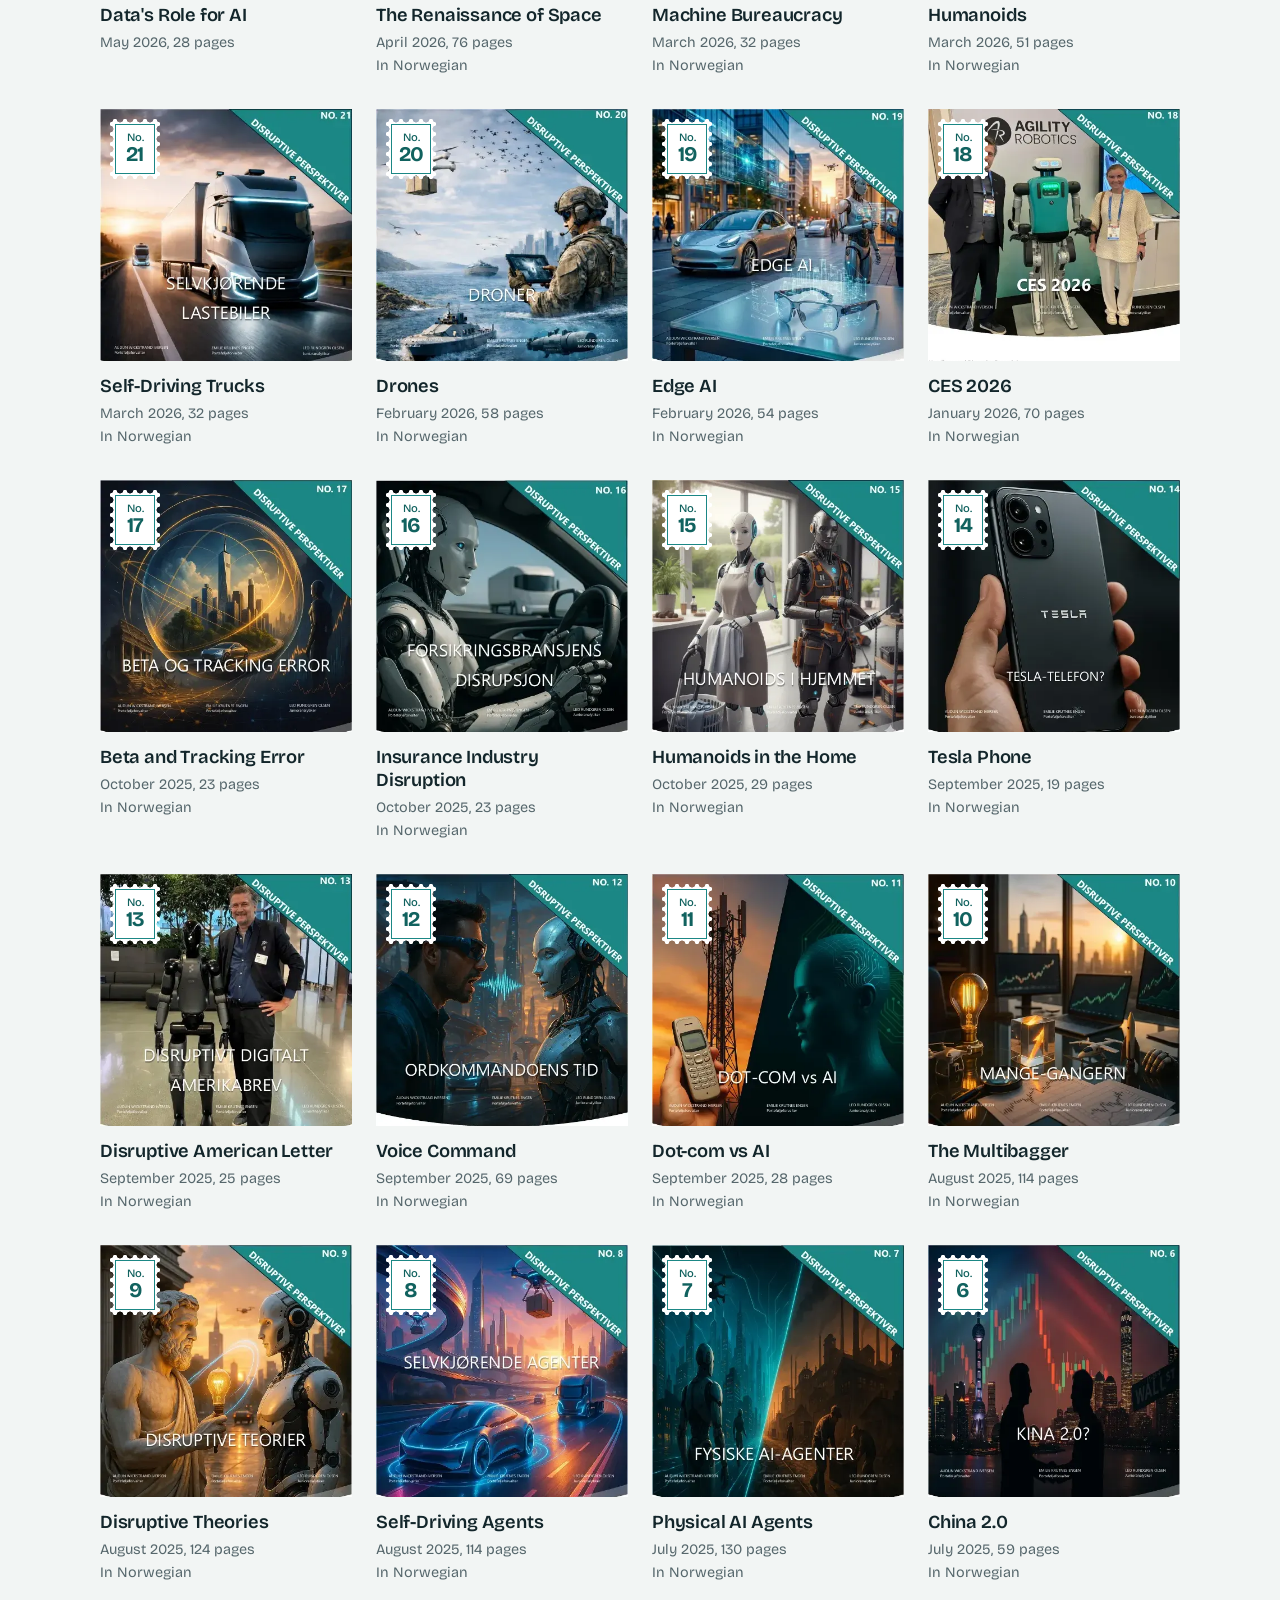
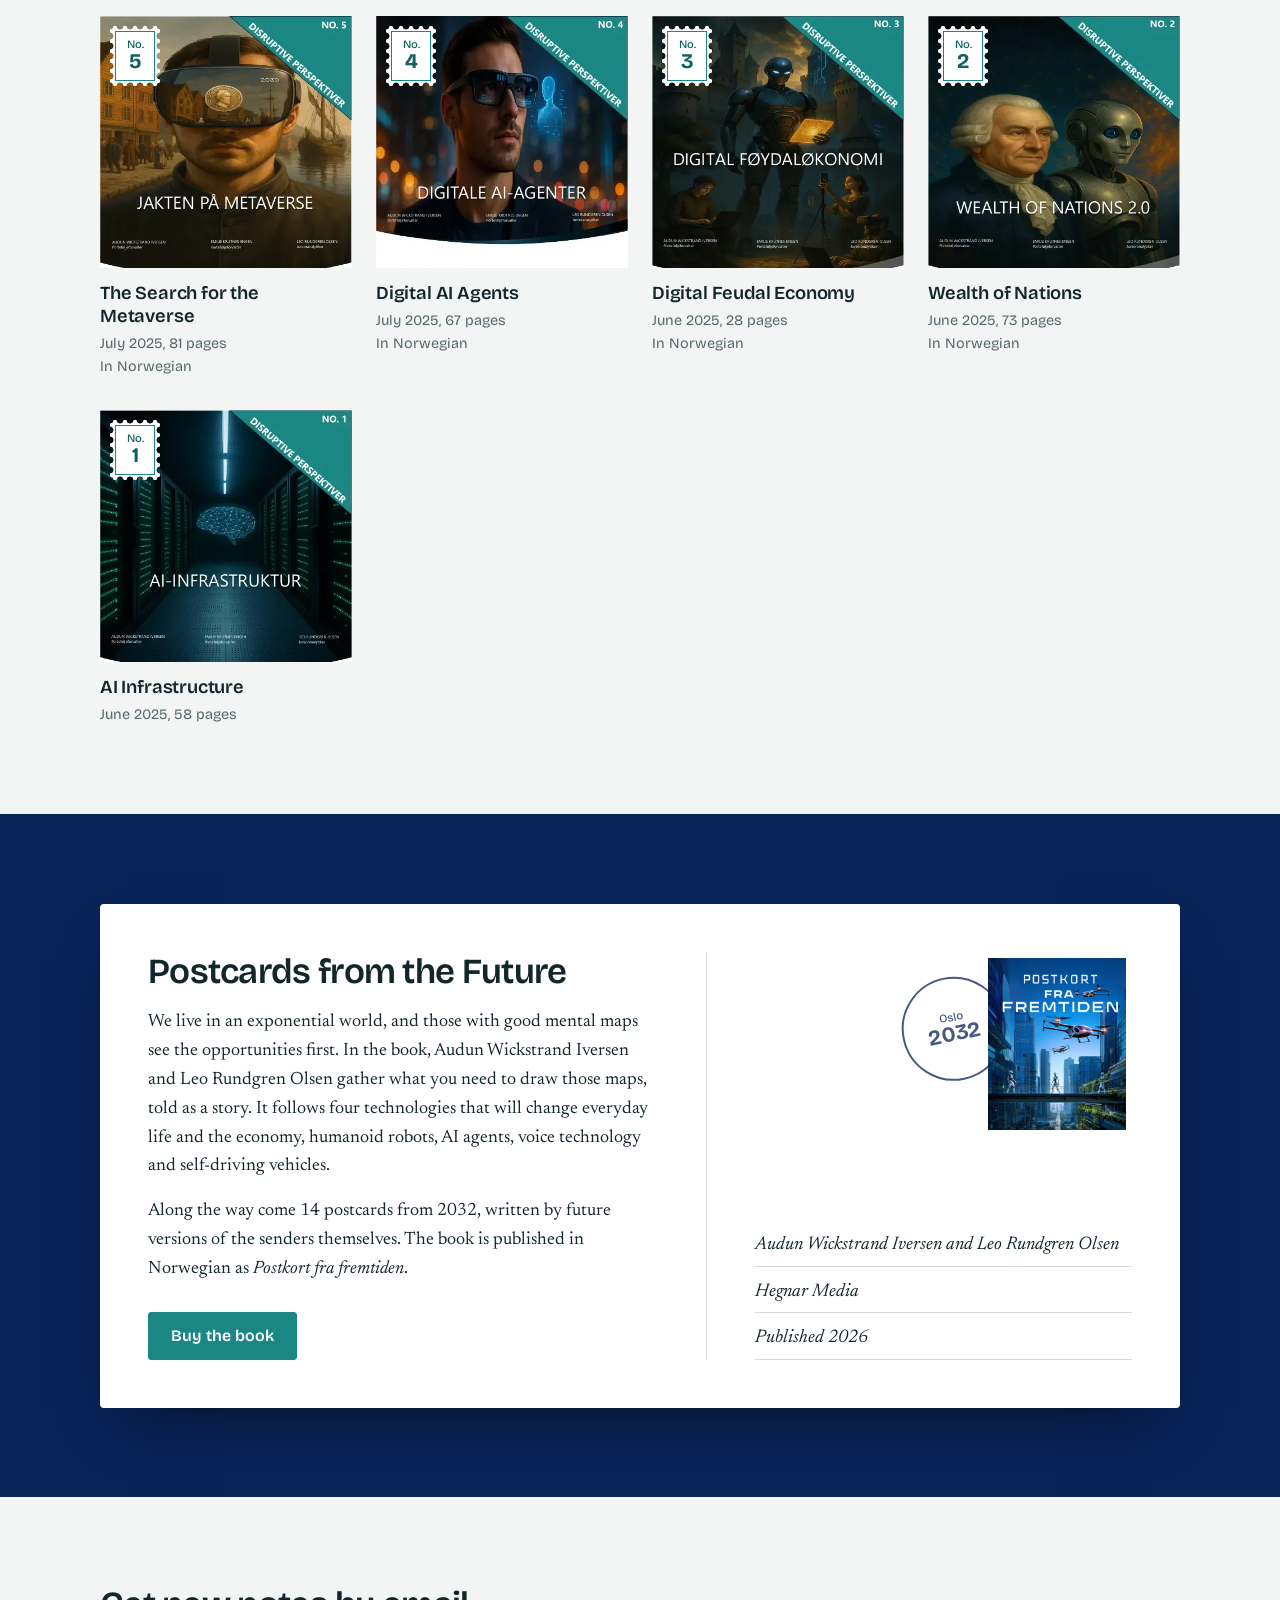
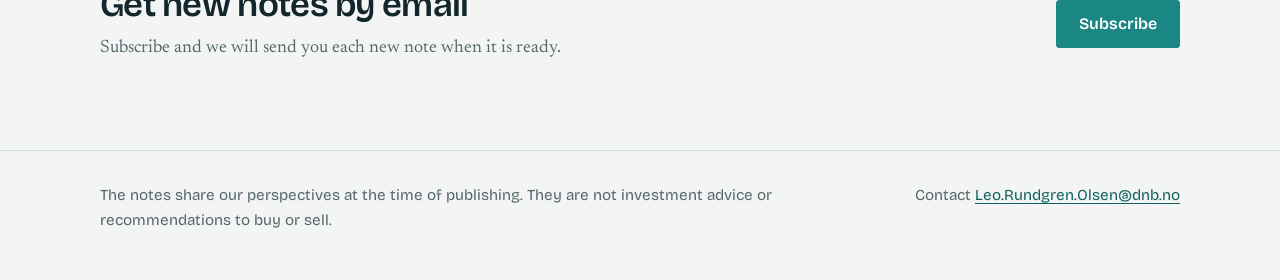
==== commit 3cfea70e: "Kjøp boken-knapp i toppmenyen og fast lenke til Norli Co-Authored-By: Claude Opus 5.5 <noreply@anthr" ====
--- a/en/index.html
+++ b/en/index.html
@@ -29,6 +29,7 @@
         <a href="#boken">The book</a>
         <a href="#pamelding">Subscribe</a>
         <a class="sprak" href="../" lang="no" hreflang="no">Norsk</a>
+        <a class="nav-knapp" href="https://www.norli.no/boker/dokumentar-og-fakta/historie-og-dokumentar/debatt-og-samfunn/postkort-fra-fremtiden-9788271464639" target="_blank" rel="noopener">Buy the book</a>
       </nav>
     </div>
   </header>
@@ -75,7 +76,7 @@
             <p>We live in an exponential world, and those with good mental maps see the opportunities first. In the book, Audun Wickstrand Iversen and Leo Rundgren Olsen gather what you need to draw those maps, told as a story. It follows four technologies that will change everyday life and the economy, humanoid robots, AI agents, voice technology and self-driving vehicles.</p>
             <p>Along the way come 14 postcards from 2032, written by future versions of the senders themselves. The book is published in Norwegian as <i>Postkort fra fremtiden</i>.</p>
             <div class="knapper">
-              <a class="knapp" href="#" data-bok-kjop>Buy the book</a>
+              <a class="knapp" href="https://www.norli.no/boker/dokumentar-og-fakta/historie-og-dokumentar/debatt-og-samfunn/postkort-fra-fremtiden-9788271464639" target="_blank" rel="noopener">Buy the book</a>
             </div>
           </div>
           <div class="skille" aria-hidden="true"></div>
--- a/assets/site.css
+++ b/assets/site.css
@@ -60,7 +60,13 @@
 .topp nav { display: flex; gap: 4px 20px; flex-wrap: wrap; font-family: var(--sans); font-size: 0.95rem; }
 .topp nav a { color: var(--demp); text-decoration: none; padding: 6px 0; }
 .topp nav a:hover { color: var(--blekk); }
+.topp nav { align-items: center; }
 .topp nav .sprak { color: var(--blekk); font-weight: 600; }
+.topp nav .nav-knapp {
+  background: var(--natt); color: #fff; font-weight: 600;
+  padding: 8px 16px; border-radius: 3px;
+}
+.topp nav .nav-knapp:hover { background: var(--blekk); color: #fff; }
 
 /* Åpning */
 .aapning { background: var(--papir); padding: clamp(40px, 7vw, 88px) 0 clamp(48px, 7vw, 96px); }
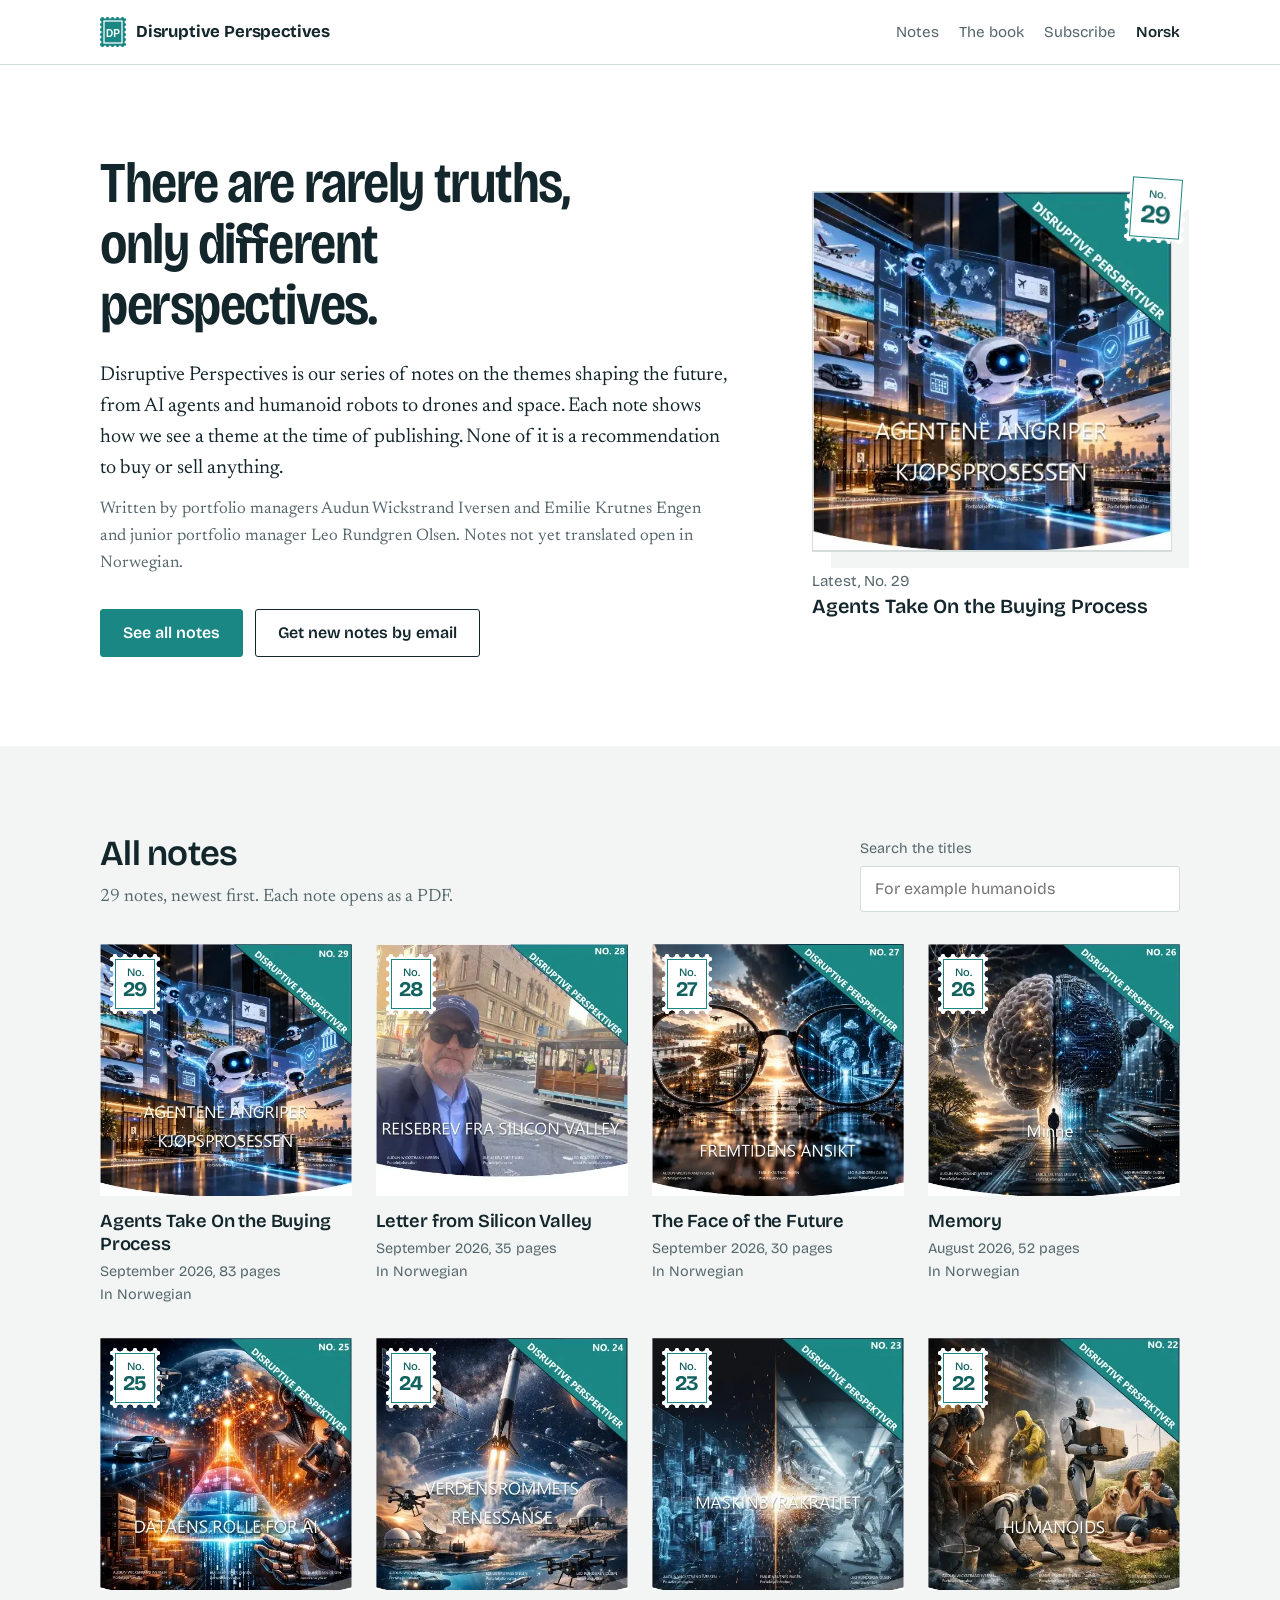
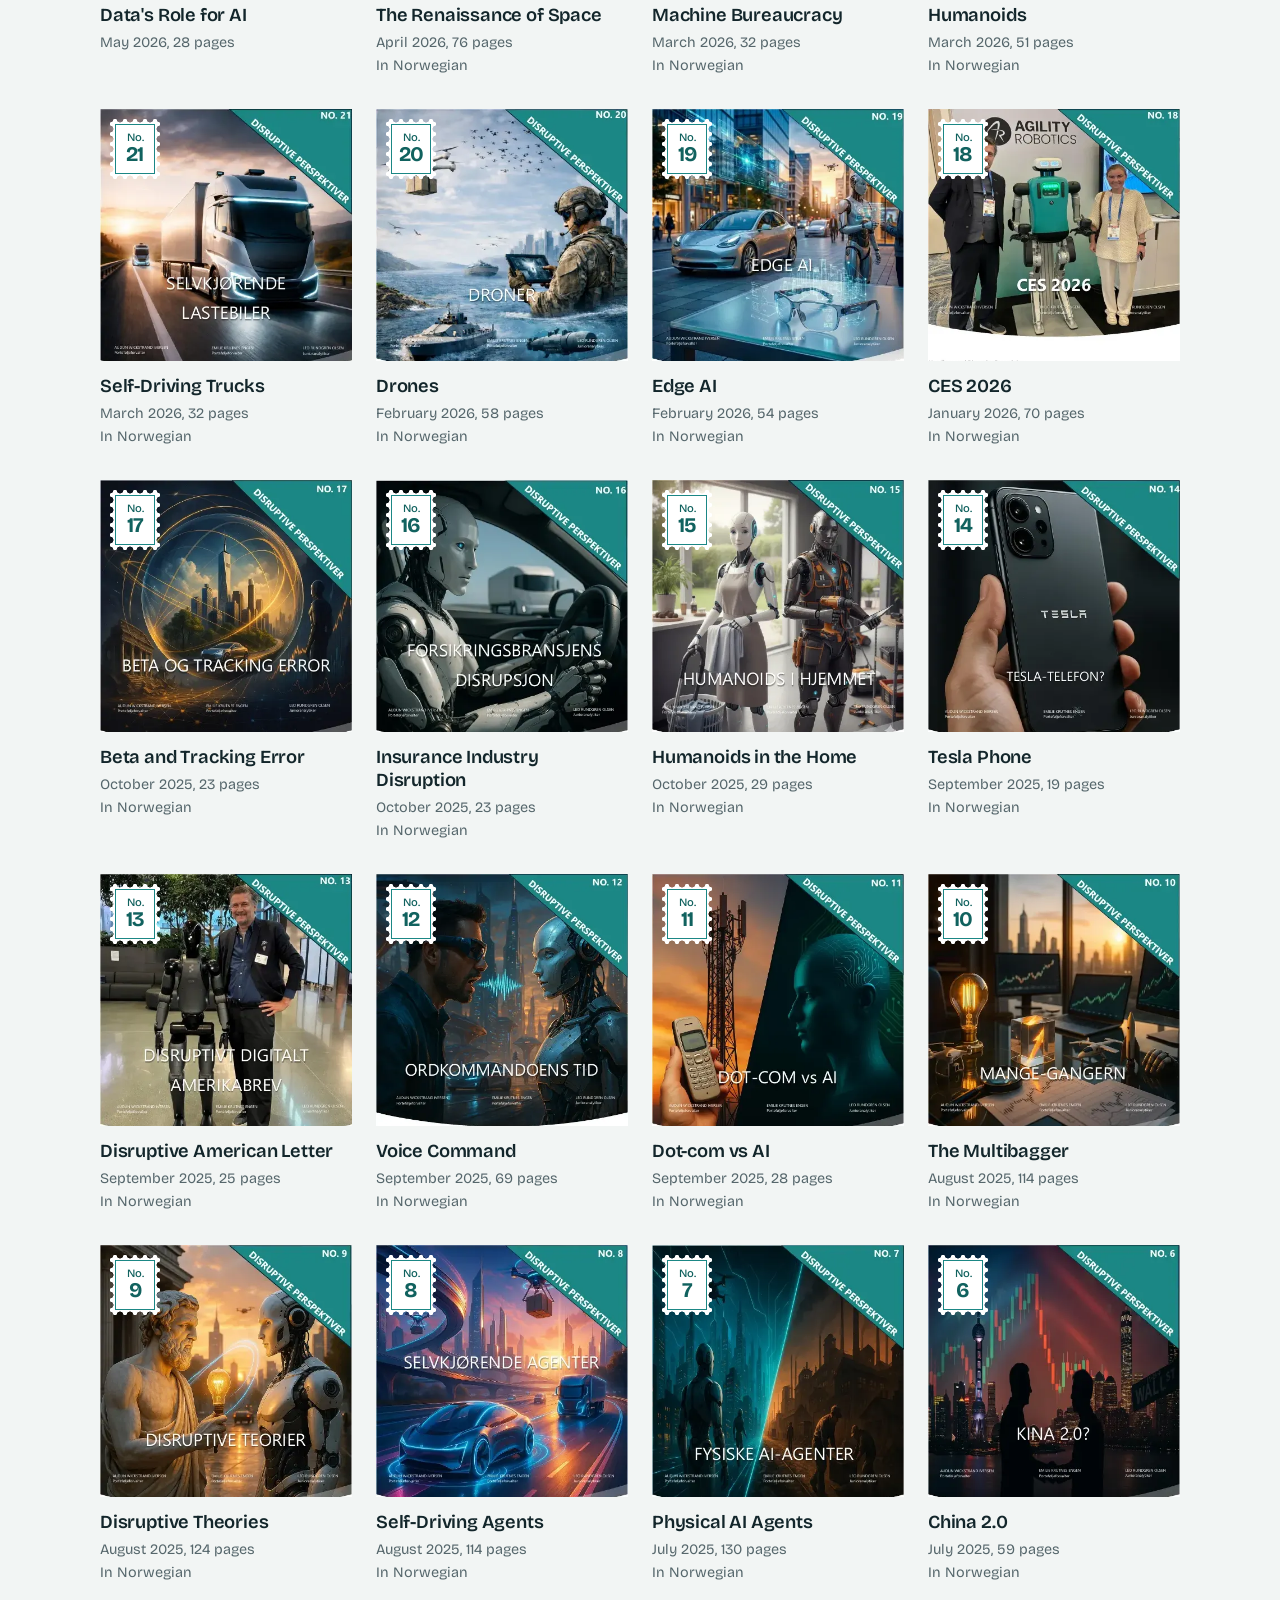
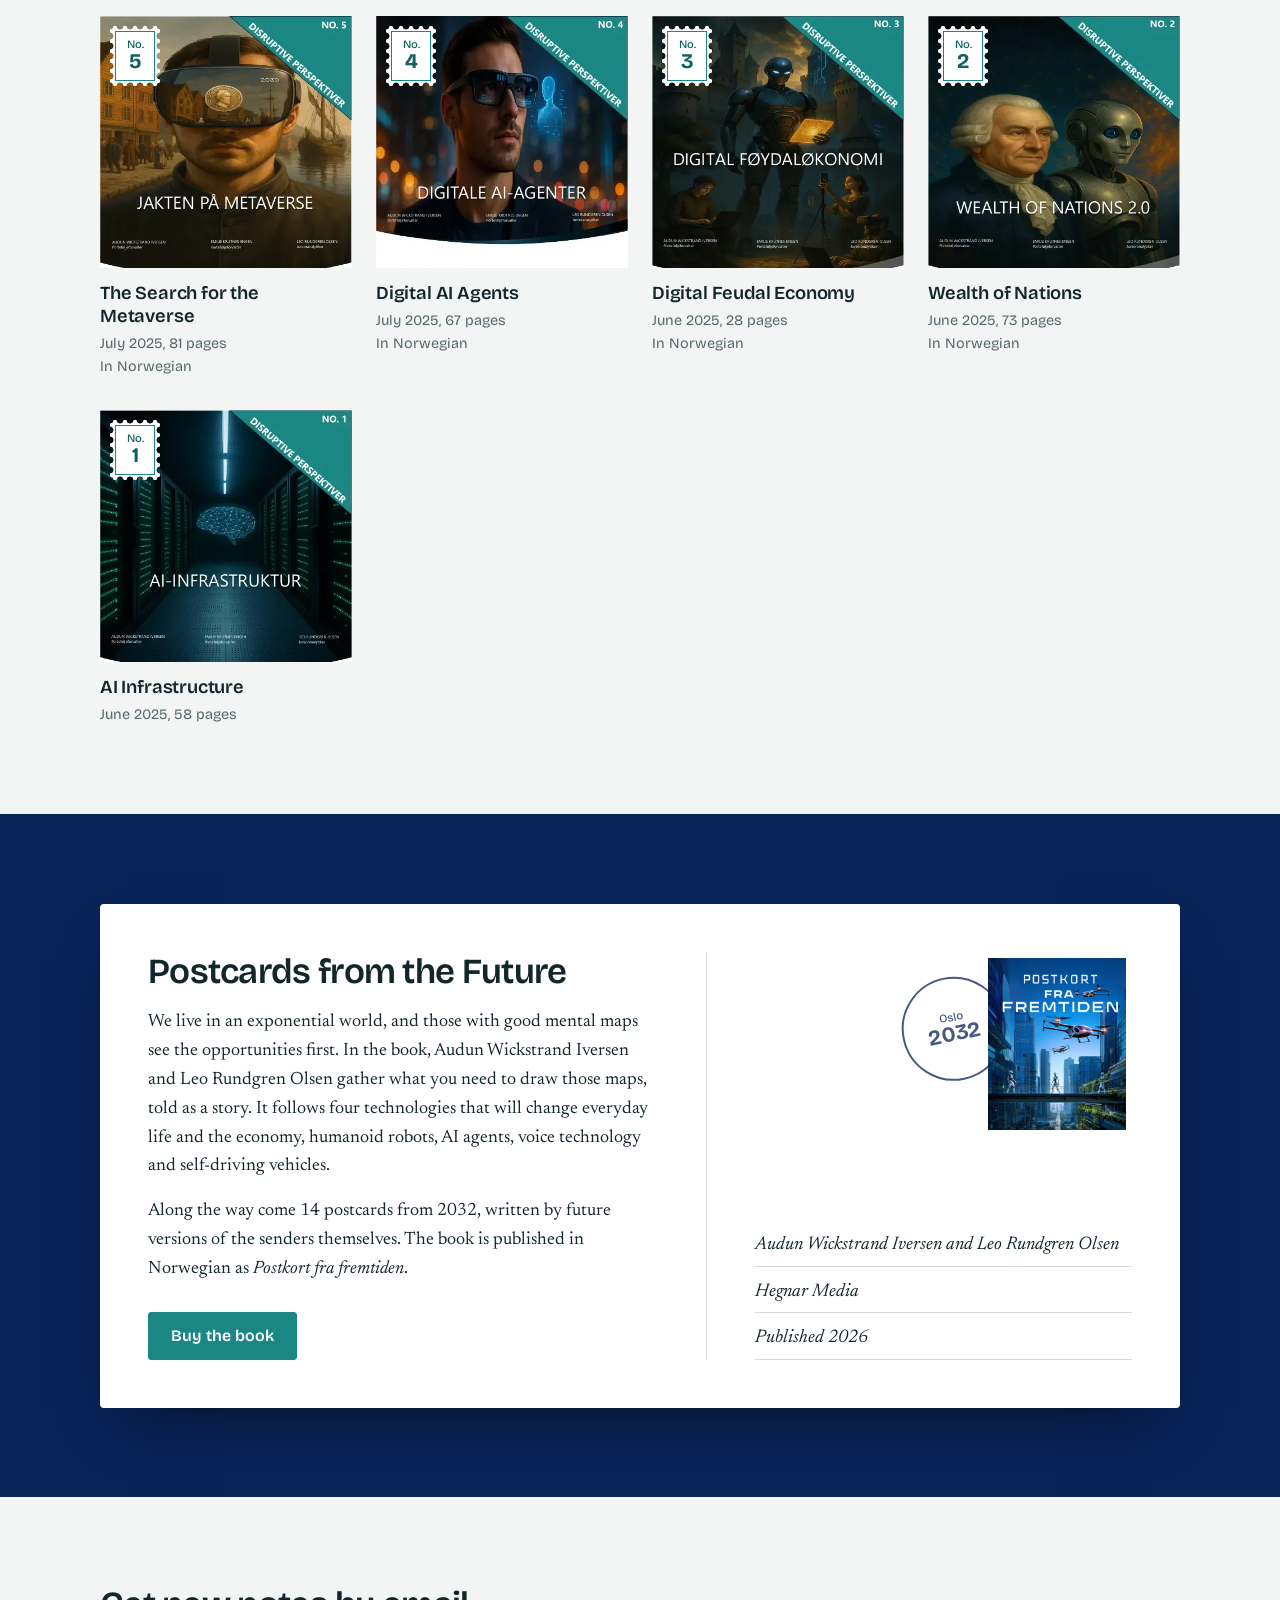
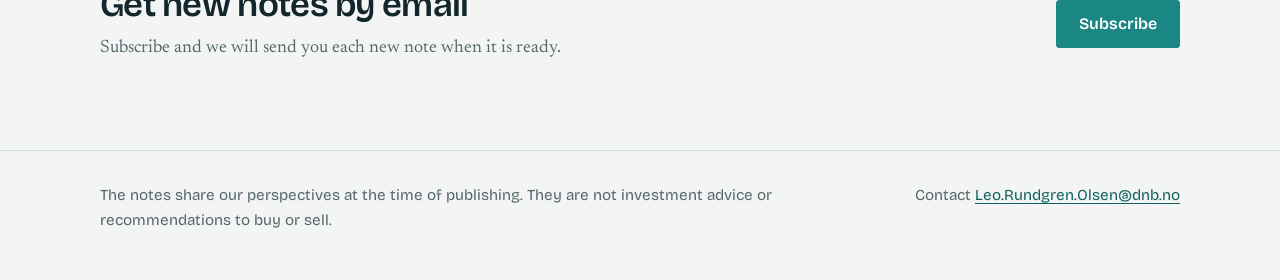
==== commit be261358: "Boken i menyen lenker til Norli, fjern ekstra knapp Co-Authored-By: Claude Opus 5.5 <noreply@anthrop" ====
--- a/en/index.html
+++ b/en/index.html
@@ -26,10 +26,9 @@
       <a class="merke" href="./"><img src="../assets/favicon.svg" alt="">Disruptive Perspectives</a>
       <nav aria-label="Main menu">
         <a href="#arkiv">Notes</a>
-        <a href="#boken">The book</a>
+        <a href="https://www.norli.no/boker/dokumentar-og-fakta/historie-og-dokumentar/debatt-og-samfunn/postkort-fra-fremtiden-9788271464639" target="_blank" rel="noopener">The book</a>
         <a href="#pamelding">Subscribe</a>
         <a class="sprak" href="../" lang="no" hreflang="no">Norsk</a>
-        <a class="nav-knapp" href="https://www.norli.no/boker/dokumentar-og-fakta/historie-og-dokumentar/debatt-og-samfunn/postkort-fra-fremtiden-9788271464639" target="_blank" rel="noopener">Buy the book</a>
       </nav>
     </div>
   </header>
--- a/assets/site.css
+++ b/assets/site.css
@@ -62,11 +62,7 @@
 .topp nav a:hover { color: var(--blekk); }
 .topp nav { align-items: center; }
 .topp nav .sprak { color: var(--blekk); font-weight: 600; }
-.topp nav .nav-knapp {
-  background: var(--natt); color: #fff; font-weight: 600;
-  padding: 8px 16px; border-radius: 3px;
-}
-.topp nav .nav-knapp:hover { background: var(--blekk); color: #fff; }
+
 
 /* Åpning */
 .aapning { background: var(--papir); padding: clamp(40px, 7vw, 88px) 0 clamp(48px, 7vw, 96px); }
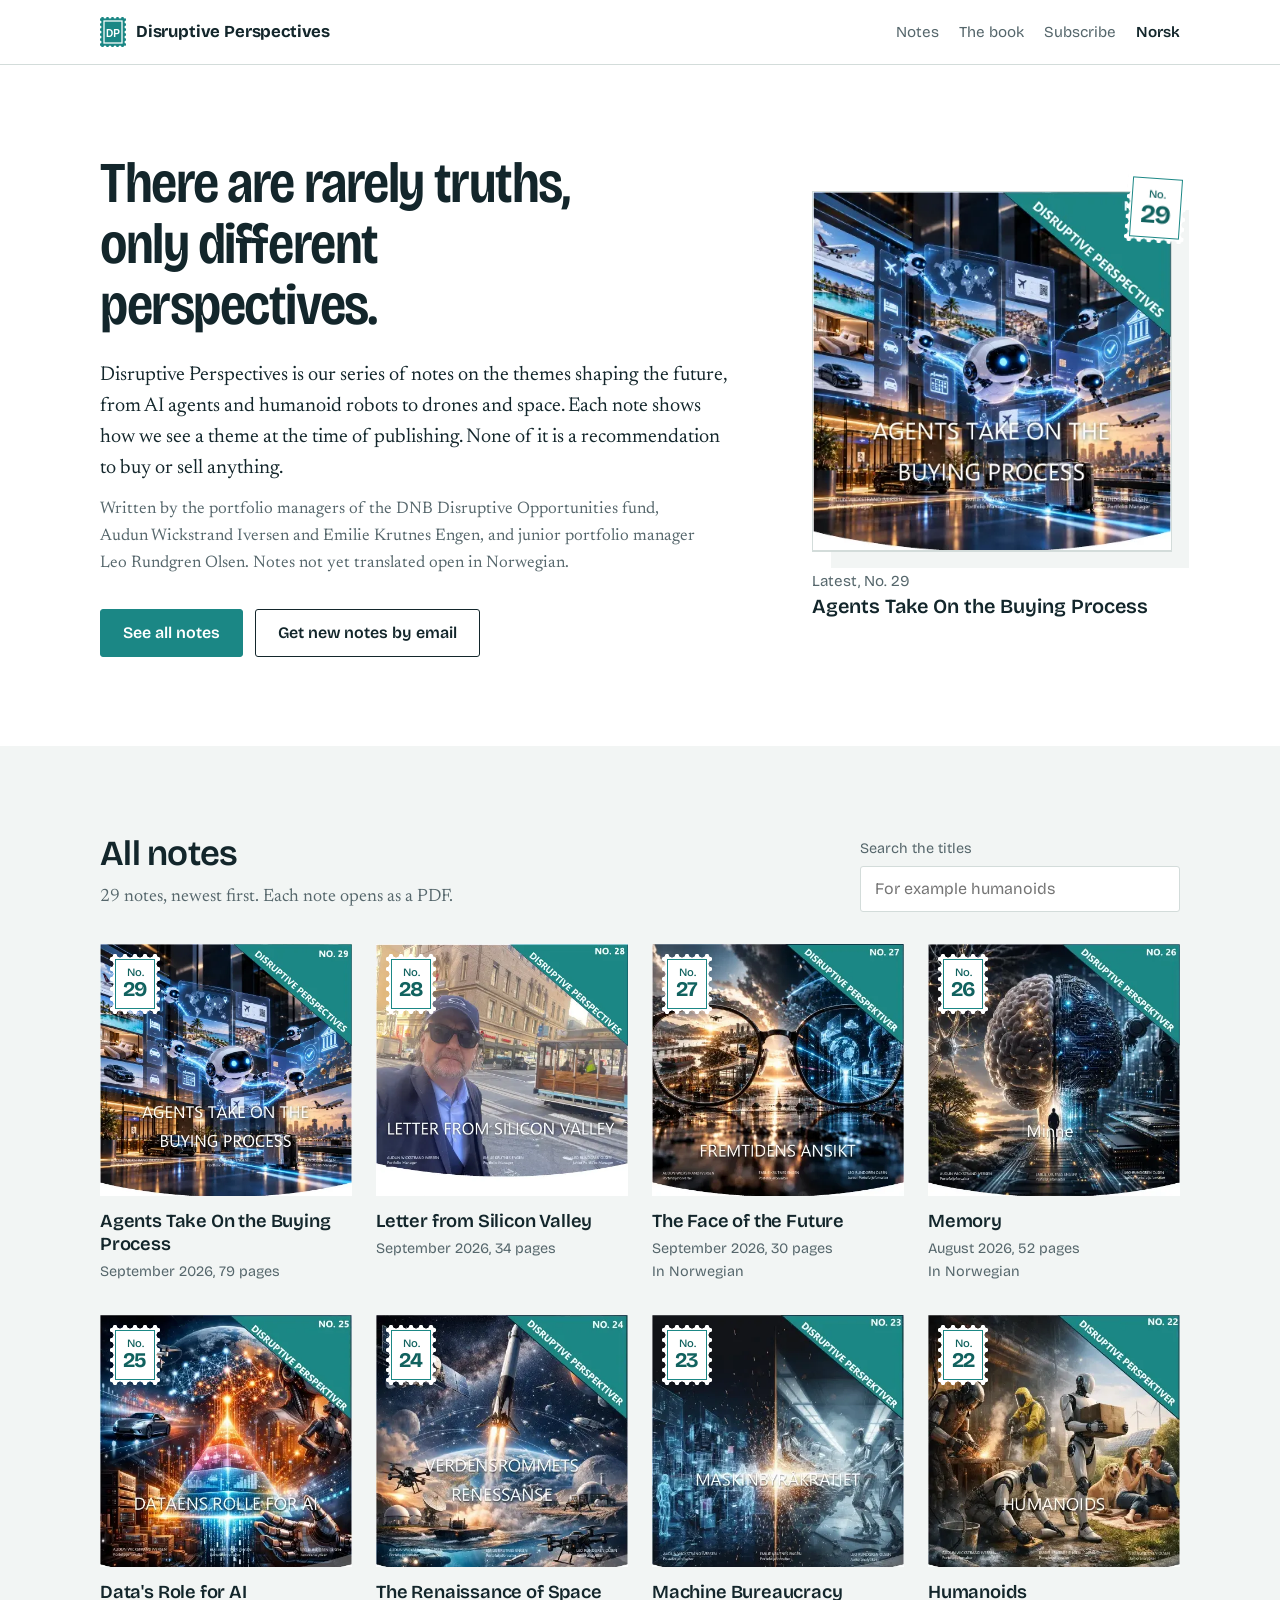
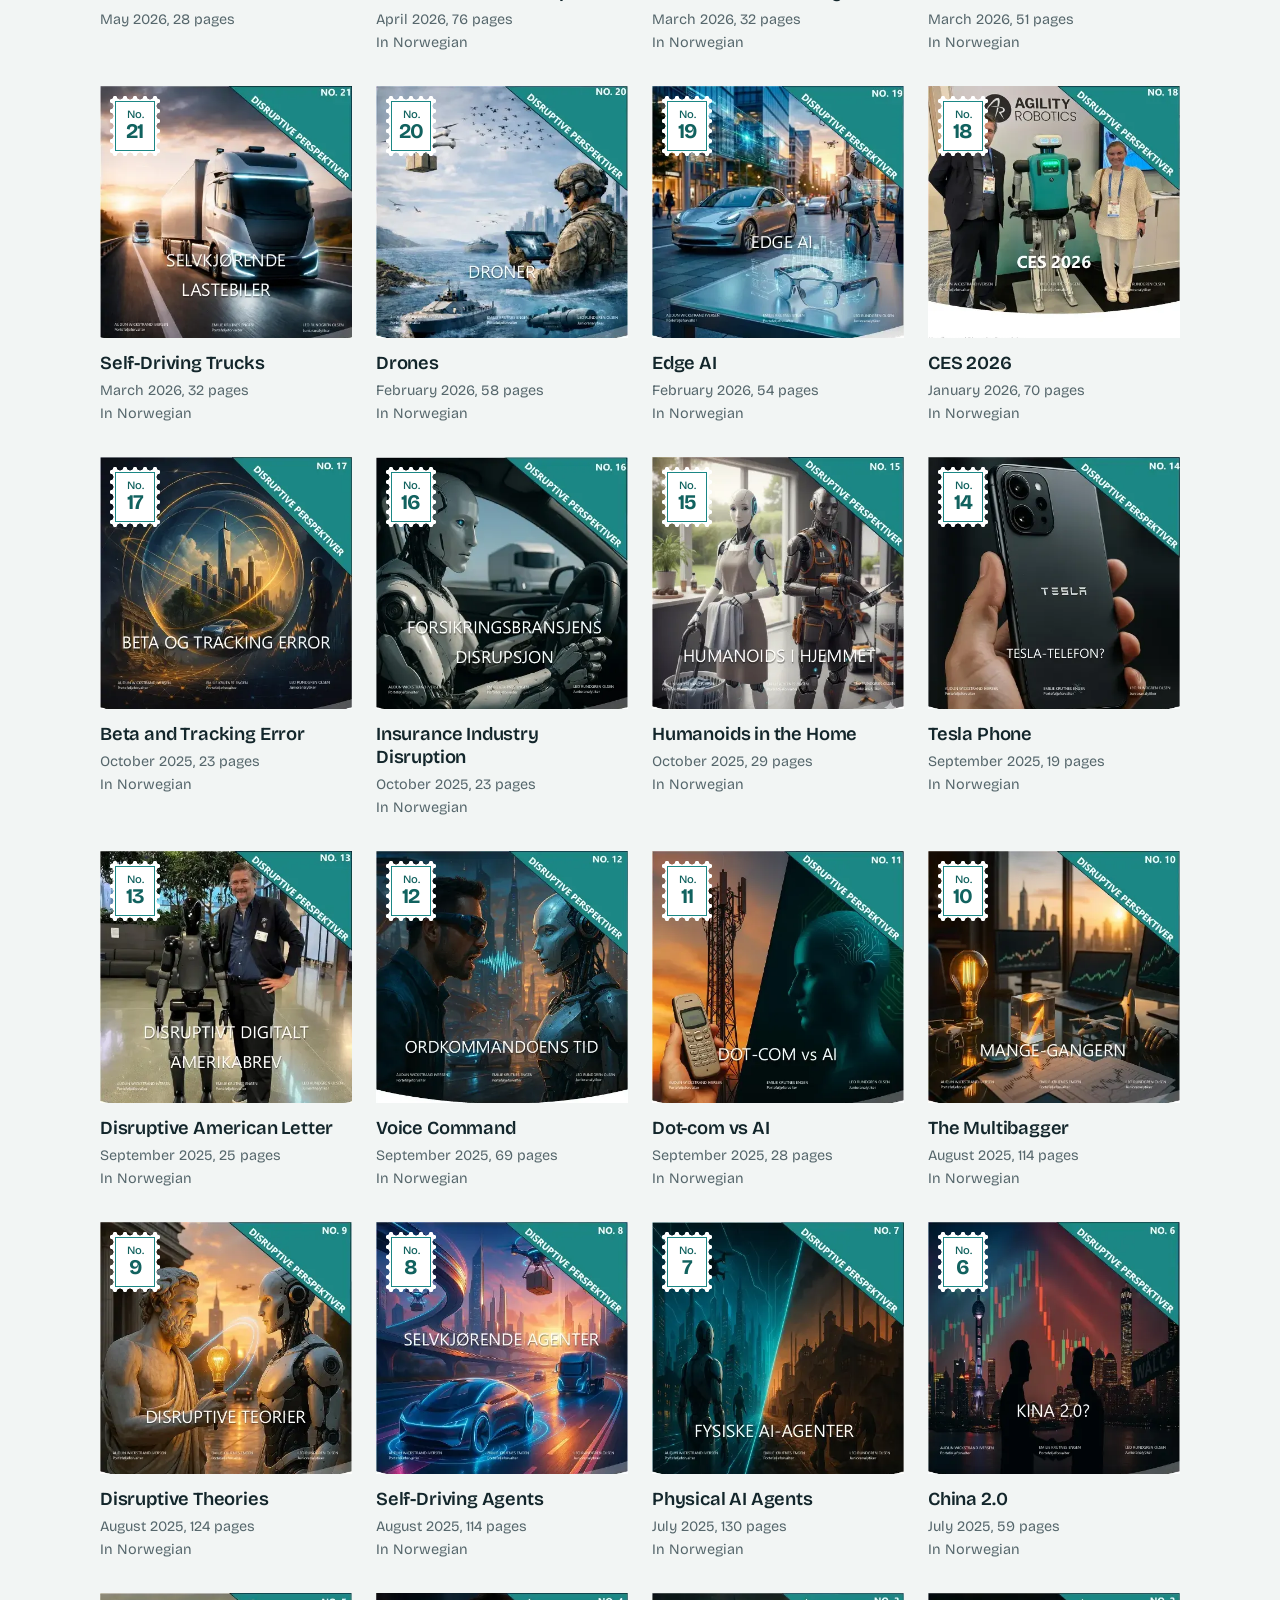
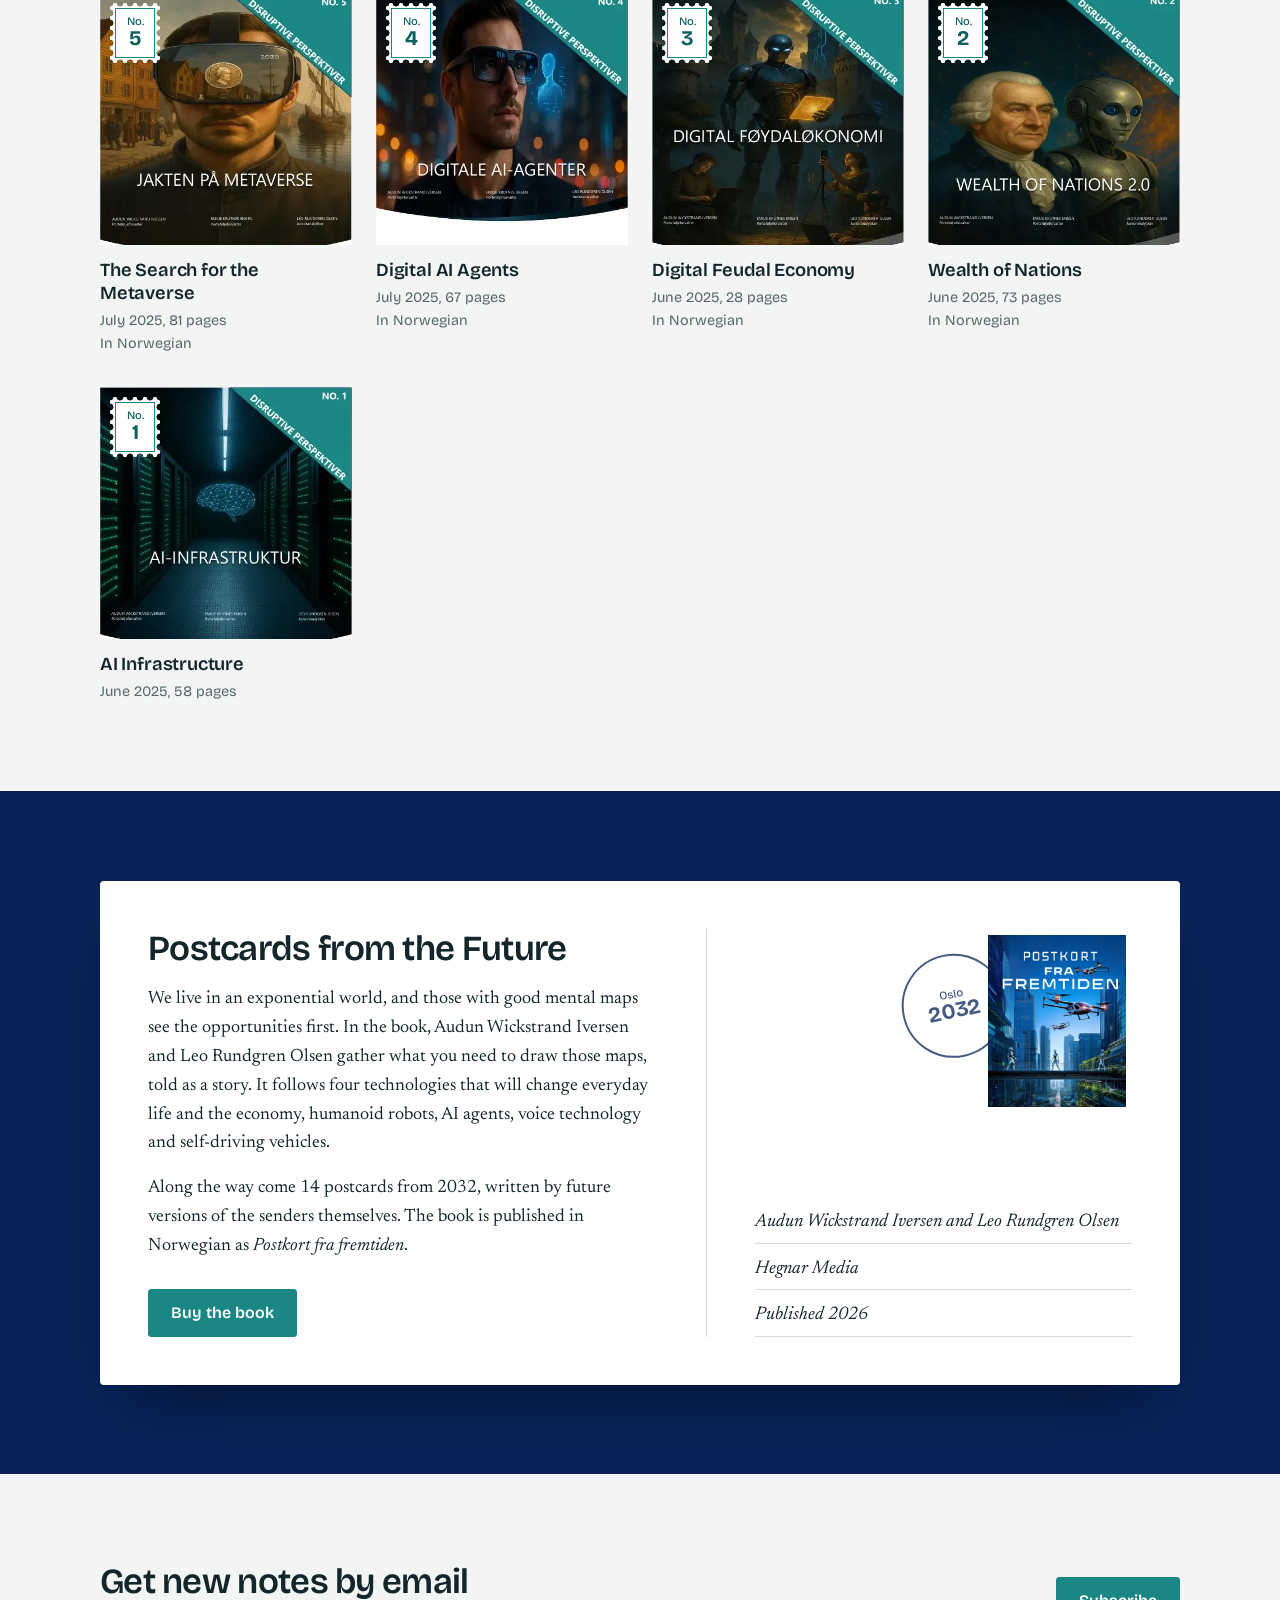
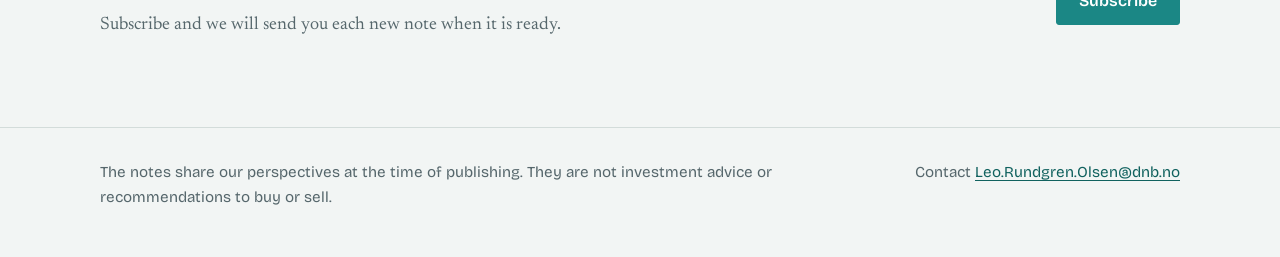
==== commit c17d6a35: "Nevn fondet DNB Disruptive Opportunities i forfatterlinjen Co-Authored-By: Claude Opus 5.5 <noreply@" ====
--- a/en/index.html
+++ b/en/index.html
@@ -39,7 +39,7 @@
         <div>
           <h1>There are rarely truths, only different perspectives.</h1>
           <p class="ingress">Disruptive Perspectives is our series of notes on the themes shaping the future, from AI agents and humanoid robots to drones and space. Each note shows how we see a theme at the time of publishing. None of it is a recommendation to buy or sell anything.</p>
-          <p class="forfattere">Written by portfolio managers Audun Wickstrand Iversen and Emilie Krutnes Engen and junior portfolio manager Leo Rundgren Olsen. Notes not yet translated open in Norwegian.</p>
+          <p class="forfattere">Written by the portfolio managers of the DNB Disruptive Opportunities fund, Audun Wickstrand Iversen and Emilie Krutnes Engen, and junior portfolio manager Leo Rundgren Olsen. Notes not yet translated open in Norwegian.</p>
           <div class="knapper">
             <a class="knapp" href="#arkiv">See all notes</a>
             <a class="knapp sekundar" href="#pamelding" data-pamelding>Get new notes by email</a>
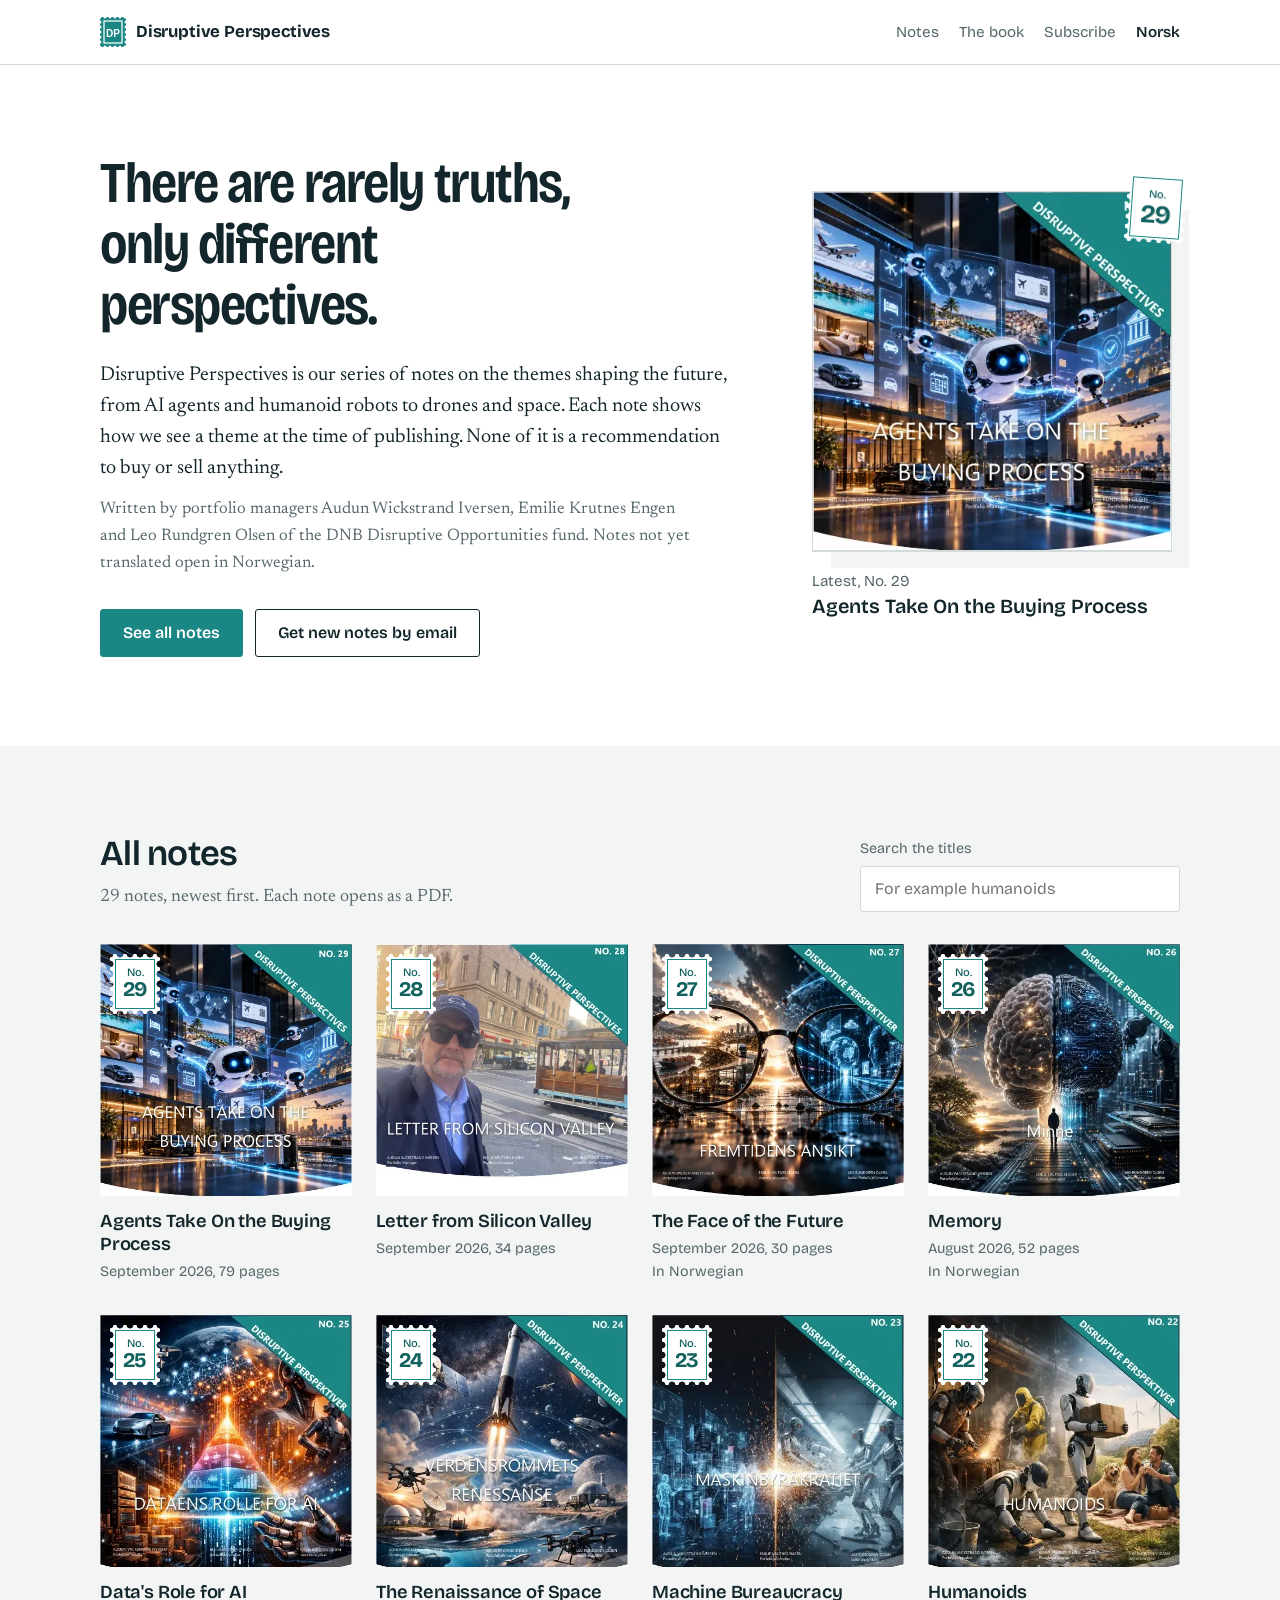
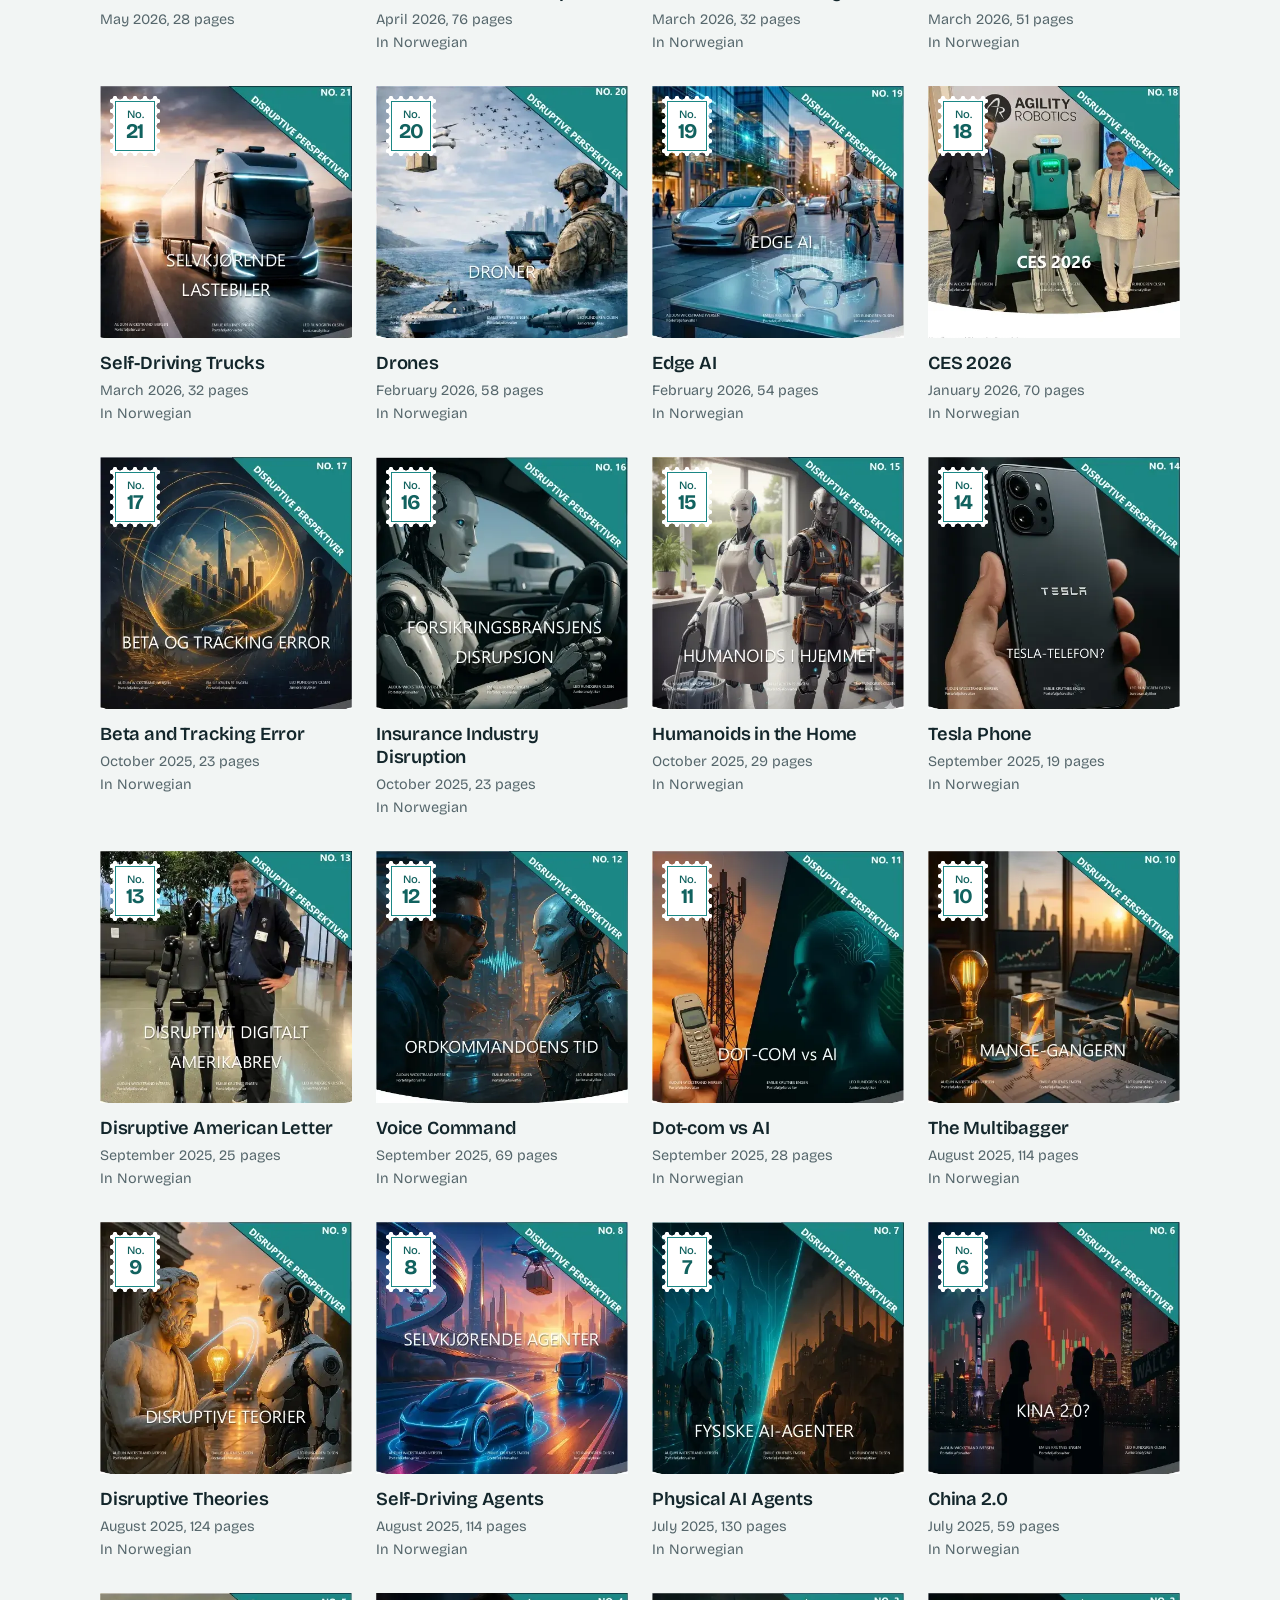
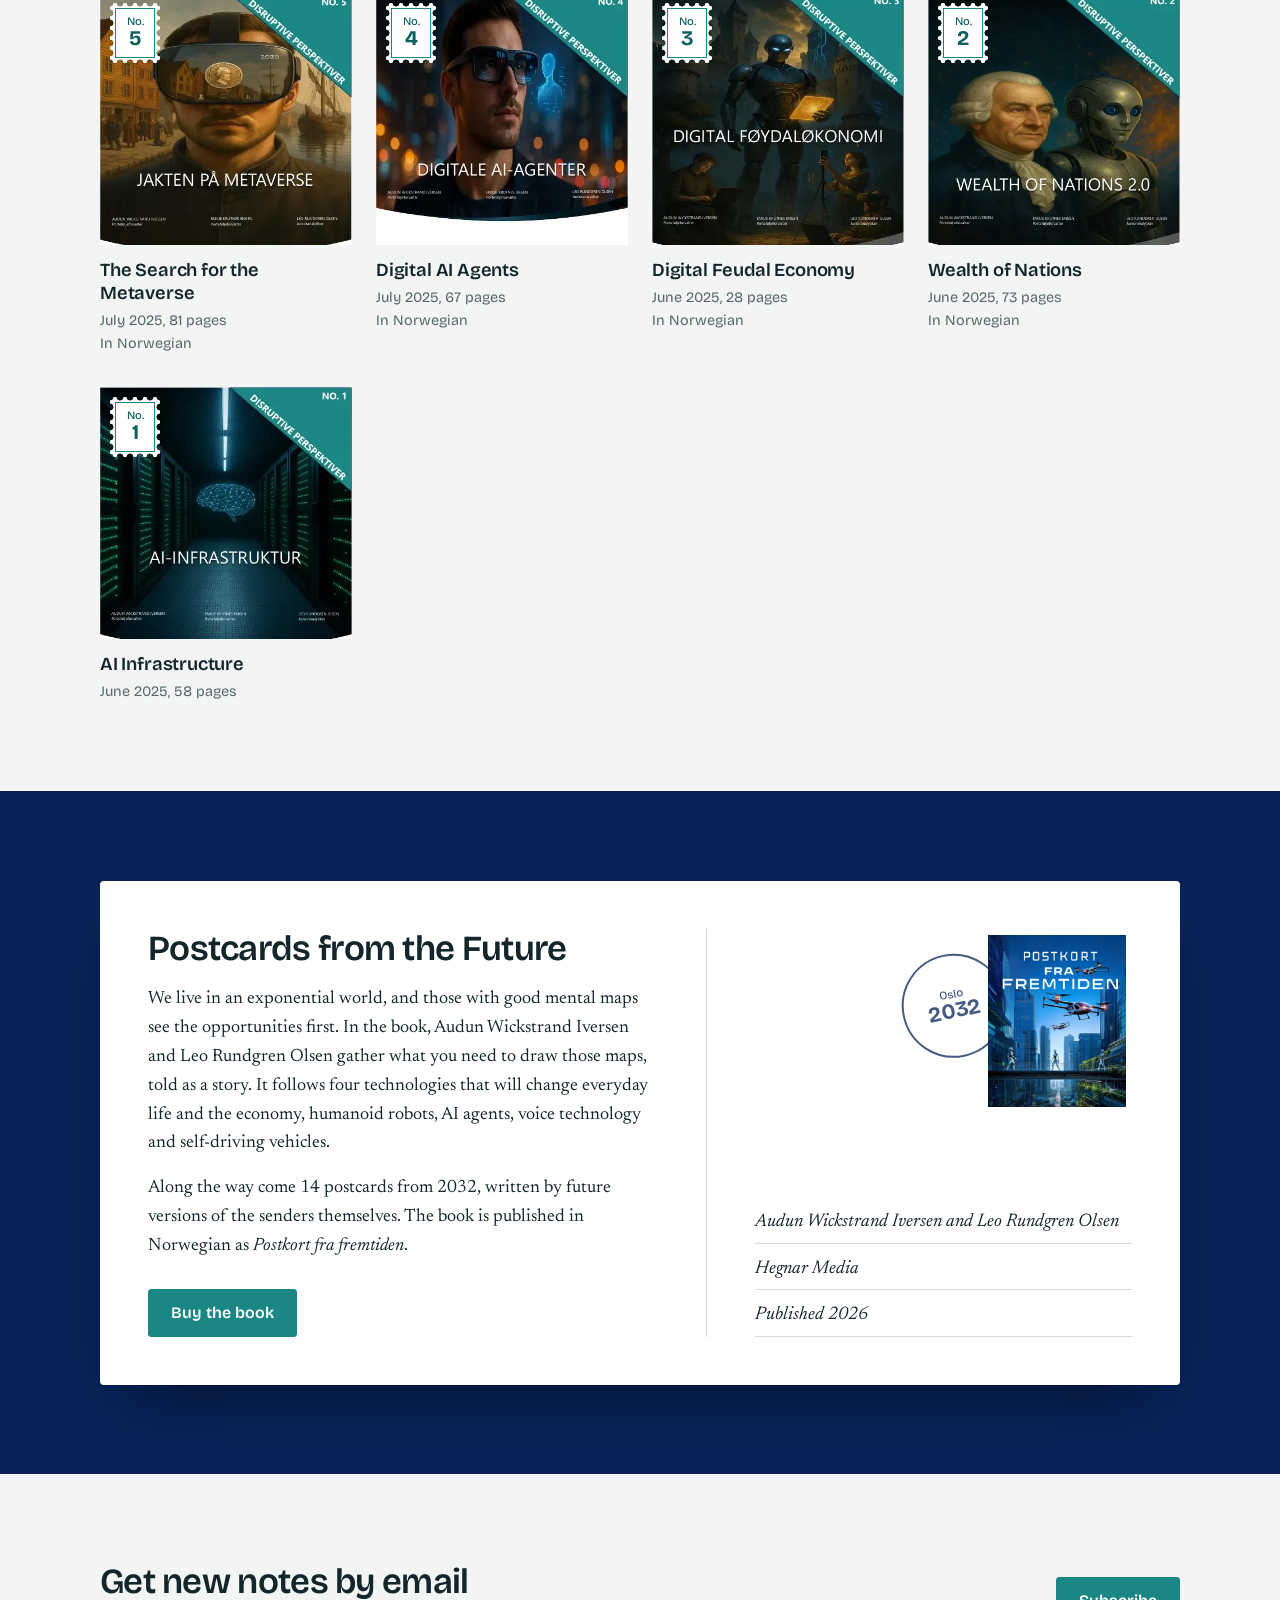
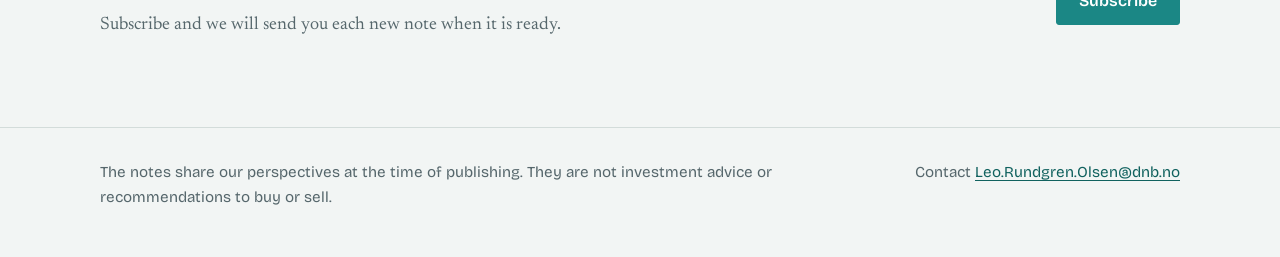
==== commit 7956b89d: "Kortere forfatterlinje Co-Authored-By: Claude Opus 5.5 <noreply@anthropic.com> Claude-Session: https" ====
--- a/en/index.html
+++ b/en/index.html
@@ -39,7 +39,7 @@
         <div>
           <h1>There are rarely truths, only different perspectives.</h1>
           <p class="ingress">Disruptive Perspectives is our series of notes on the themes shaping the future, from AI agents and humanoid robots to drones and space. Each note shows how we see a theme at the time of publishing. None of it is a recommendation to buy or sell anything.</p>
-          <p class="forfattere">Written by the portfolio managers of the DNB Disruptive Opportunities fund, Audun Wickstrand Iversen and Emilie Krutnes Engen, and junior portfolio manager Leo Rundgren Olsen. Notes not yet translated open in Norwegian.</p>
+          <p class="forfattere">Written by portfolio managers Audun Wickstrand Iversen, Emilie Krutnes Engen and Leo Rundgren Olsen of the DNB Disruptive Opportunities fund. Notes not yet translated open in Norwegian.</p>
           <div class="knapper">
             <a class="knapp" href="#arkiv">See all notes</a>
             <a class="knapp sekundar" href="#pamelding" data-pamelding>Get new notes by email</a>
